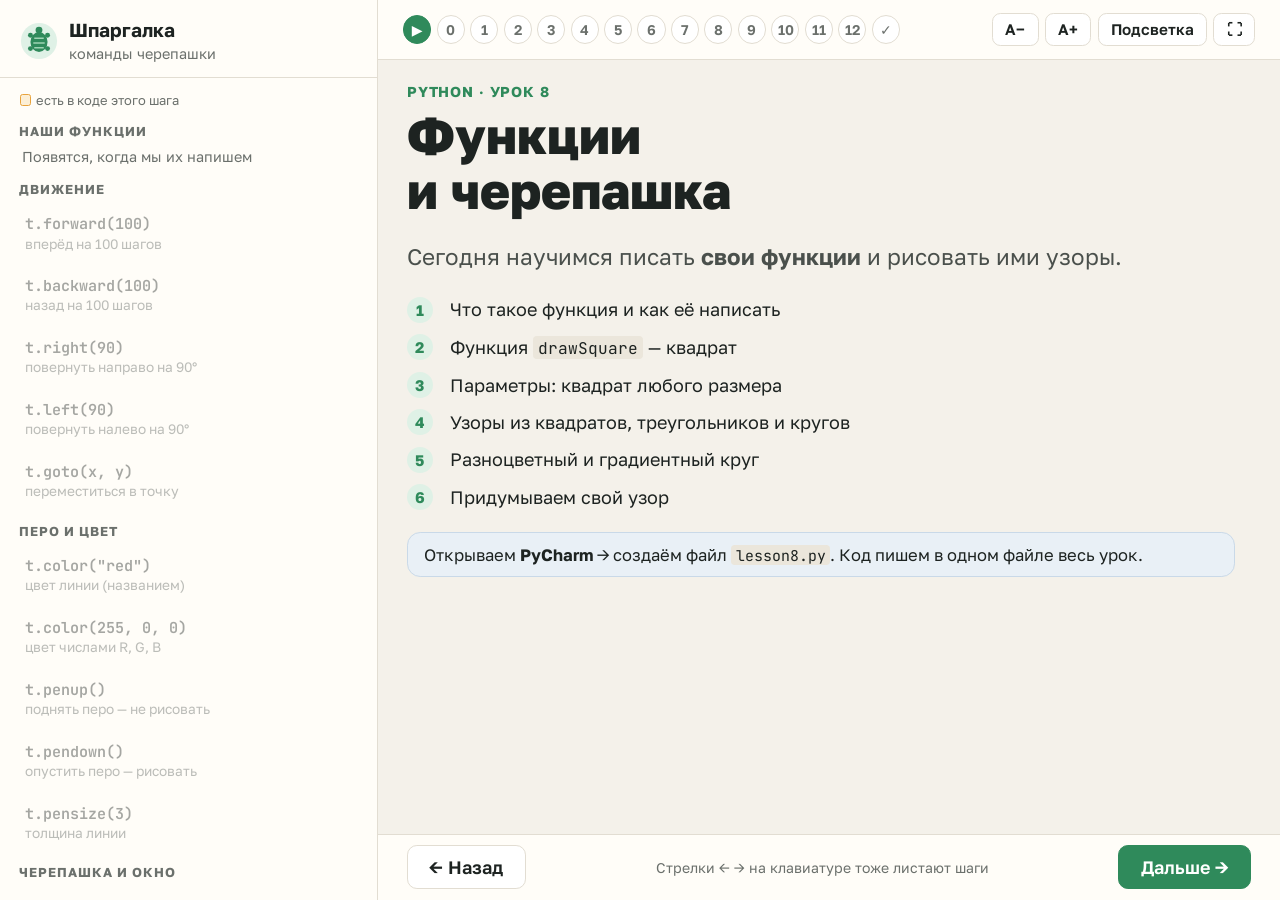
==== index.html @ d76cc306 "Create index.html" ====
<!DOCTYPE html>
<html lang="ru">
<head>
<meta charset="utf-8">
<meta name="viewport" content="width=device-width, initial-scale=1">
<title>Урок 8. Функции с черепашкой</title>
<link rel="preconnect" href="https://fonts.googleapis.com">
<link rel="preconnect" href="https://fonts.gstatic.com" crossorigin>
<link href="https://fonts.googleapis.com/css2?family=Golos+Text:wght@400;500;600;700;800&family=JetBrains+Mono:wght@400;600;700&display=swap" rel="stylesheet">
<style>
:root{
  --bg:#f4f1ea; --panel:#fffdf8; --ink:#1d2321; --muted:#6b706c; --line:#e2ddd2;
  --green:#2f8a5b; --green-soft:#dff1e6; --amber:#e8a33d; --amber-soft:#fcefd6;
  --code-bg:#2b2b2b; --code-fg:#a9b7c6;
  --fs:18px;
}
*{box-sizing:border-box}
button{font-family:"Golos Text",system-ui,sans-serif}
html,body{margin:0;height:100%}
body{font-family:"Golos Text",system-ui,sans-serif;font-size:var(--fs);color:var(--ink);background:var(--bg);display:flex;overflow:hidden}
code,.mono{font-family:"JetBrains Mono",ui-monospace,monospace}

/* ---------- sidebar ---------- */
aside{width:21em;flex:none;background:var(--panel);border-right:1px solid var(--line);display:flex;flex-direction:column;height:100vh}
.brand{padding:1em 1.1em .8em;border-bottom:1px solid var(--line);display:flex;gap:.6em;align-items:center}
.brand svg{flex:none}
.brand b{display:block;font-size:1.05em}
.brand span{color:var(--muted);font-size:.8em}
.side-scroll{overflow:auto;padding:.6em .8em 1.2em;flex:1}
.side-h{font-size:.72em;text-transform:uppercase;letter-spacing:.08em;color:var(--muted);font-weight:700;margin:1em .35em .45em}
.fn{display:block;padding:.42em .55em;border-radius:.5em;margin-bottom:.15em;border:1.5px solid transparent;transition:background .25s,border-color .25s,opacity .25s}
.fn code{font-size:.84em;font-weight:600;color:#3a3f3c}
.fn small{display:block;color:var(--muted);font-size:.76em;line-height:1.3;margin-top:.1em}
.fn.used{background:var(--amber-soft);border-color:var(--amber)}
.fn.used code{color:#8a4b00}
body.focus .fn:not(.used){opacity:.45}
.mine .fn{background:var(--green-soft)}
.mine .fn code{color:#1f6640}
.mine .fn.new{border-color:var(--green);animation:pop .5s}
.mine-empty{color:var(--muted);font-size:.8em;padding:.2em .55em}
@keyframes pop{0%{transform:scale(.9);opacity:0}100%{transform:none;opacity:1}}
.legend{font-size:.72em;color:var(--muted);padding:.2em .4em;display:flex;align-items:center;gap:.4em}
.legend i{width:.9em;height:.9em;border-radius:.2em;background:var(--amber-soft);border:1.5px solid var(--amber);display:inline-block}

/* ---------- main ---------- */
main{flex:1;display:flex;flex-direction:column;height:100vh;min-width:0}
header{display:flex;align-items:center;gap:1em;padding:.7em 1.4em;border-bottom:1px solid var(--line);background:var(--panel)}
.dots{display:flex;gap:.3em;flex-wrap:wrap;flex:1}
.dot{width:2em;height:2em;border-radius:50%;border:1.5px solid var(--line);background:#fff;font:600 .78em "Golos Text",system-ui,sans-serif;color:var(--muted);cursor:pointer}
.dot.done{background:var(--green-soft);border-color:#b9dcc6;color:var(--green)}
.dot.cur{background:var(--green);border-color:var(--green);color:#fff}
.tools{display:flex;gap:.35em}
.btn{font:600 .85em "Golos Text",system-ui,sans-serif;border:1.5px solid var(--line);background:#fff;border-radius:.55em;padding:.45em .8em;cursor:pointer;color:var(--ink)}
.btn:hover{border-color:#bdb6a8}
.btn.primary{background:var(--green);border-color:var(--green);color:#fff}
.btn.primary:hover{background:#26774d}

.stage{flex:1;display:grid;grid-template-columns:minmax(0,1.15fr) minmax(0,1fr);gap:1.4em;padding:1.3em 1.6em;overflow:auto;align-items:start}
.stage.full{grid-template-columns:1fr}
.kicker{color:var(--green);font-weight:700;font-size:.8em;letter-spacing:.06em;text-transform:uppercase}
h1{font-size:2em;line-height:1.1;margin:.15em 0 .45em;font-weight:800}
.text p{margin:.35em 0 .6em;line-height:1.45}
.text ul{margin:.3em 0 .7em;padding-left:1.2em;line-height:1.45}
.text li{margin:.15em 0}
.text code{background:#ebe6db;padding:.05em .3em;border-radius:.25em;font-size:.9em}

.code{background:var(--code-bg);color:var(--code-fg);border-radius:.8em;margin:.7em 0;overflow:hidden;box-shadow:0 2px 0 rgba(0,0,0,.08)}
.code-top{display:flex;justify-content:space-between;align-items:center;padding:.45em .9em;background:#3c3f41;color:#bbb;font:.72em "JetBrains Mono"}
.code-top .copy{background:#4c5052;color:#ddd;border:0;border-radius:.35em;padding:.3em .7em;font:600 1em "Golos Text",system-ui,sans-serif;cursor:pointer}
.code-top .copy.ok{background:var(--green);color:#fff}
.code pre{margin:0;padding:.8em 0;font:1em/1.5 "JetBrains Mono",monospace;overflow:auto}
.code .ln{display:block;padding:0 1em 0 0}
.code .ln::before{content:attr(data-n);display:inline-block;width:2.4em;text-align:right;margin-right:1em;color:#606366}
.code .ln.dim{opacity:.38}
.code .ln.hl{background:rgba(232,163,61,.16);box-shadow:inset 3px 0 0 var(--amber)}
.k{color:#cc7832}.s{color:#6a8759}.n{color:#6897bb}.c{color:#808080;font-style:italic}.f{color:#ffc66d}.b{color:#8888c6}.m{color:#e0c48a}

.task{background:var(--amber-soft);border:1.5px solid #f1cf91;border-radius:.8em;padding:.75em 1em;margin:.8em 0}
.task b{color:#8a4b00}
.note{background:#e9f0f6;border:1.5px solid #c9d9e8;border-radius:.8em;padding:.7em 1em;margin:.8em 0;font-size:.92em}

.right{position:sticky;top:0}
.canvas-card{background:#fff;border:1px solid var(--line);border-radius:1em;padding:.8em;box-shadow:0 1px 0 rgba(0,0,0,.04)}
.canvas-title{display:flex;justify-content:space-between;align-items:center;margin-bottom:.5em;font-weight:600;font-size:.9em;color:var(--muted)}
canvas{width:100%;aspect-ratio:1;display:block;border-radius:.6em;background:#fff;border:1px dashed #e4e0d7}
.canvas-btns{display:flex;gap:.4em;margin-top:.6em;flex-wrap:wrap}
.variants{display:flex;gap:.35em;flex-wrap:wrap;margin:.2em 0 .4em}
.variants .btn.on{background:var(--ink);color:#fff;border-color:var(--ink)}
.console{background:#1e1f22;color:#d6d6d6;font:1.1em/1.6 "JetBrains Mono";border-radius:.8em;padding:1em 1.2em;min-height:7em}
.console .p{color:#6a8759}

/* anatomy */
.anat{display:flex;align-items:flex-end;gap:.15em;font:1.6em "JetBrains Mono";margin:1.1em 0 .4em;flex-wrap:wrap}
.anat div{text-align:center}
.anat small{display:block;font:600 .42em "Golos Text",system-ui,sans-serif;color:var(--muted);margin-bottom:.4em;line-height:1.2;max-width:9em}
.anat span{display:inline-block;padding:.05em .25em;border-radius:.2em}
.a1{background:#dfe6fb;color:#2442b8}.a2{background:#cfe9d6;color:#1f6640}.a3{background:#f6d4d8;color:#9d2433}.a4{background:#fbedc9;color:#7b5600}

.mod{display:grid;grid-template-columns:repeat(4,auto);gap:.25em 1em;font:1em "JetBrains Mono";background:#fff;border:1px solid var(--line);border-radius:.7em;padding:.6em 1em;width:max-content;margin:.4em 0 .8em}
.mod .hd{font:700 .8em "JetBrains Mono",monospace;color:var(--muted)}
.mod .sw{width:1.4em;height:1.4em;border-radius:.3em;display:inline-block;vertical-align:middle}

.mixer{background:#fff;border:1px solid var(--line);border-radius:.8em;padding:.8em 1em;margin:.7em 0}
.mixer label{display:grid;grid-template-columns:5.5em 1fr 3em;align-items:center;gap:.6em;font-weight:600;font-size:.9em}
.mixer input{width:100%}
.mix-out{display:flex;gap:1em;align-items:center;margin-top:.5em}
.mix-sw{width:3.4em;height:3.4em;border-radius:.6em;border:1px solid var(--line)}
.mix-out code{font-size:1.05em}

.cover{max-width:46em}
.cover h1{font-size:2.8em}
.plan{counter-reset:p;list-style:none;padding:0}
.plan li{counter-increment:p;padding:.35em 0 .35em 2.4em;position:relative}
.plan li::before{content:counter(p);position:absolute;left:0;top:.3em;width:1.7em;height:1.7em;border-radius:50%;background:var(--green-soft);color:var(--green);font-weight:700;display:grid;place-items:center;font-size:.85em}

footer{display:flex;justify-content:space-between;align-items:center;padding:.6em 1.6em;border-top:1px solid var(--line);background:var(--panel)}
footer .hint{color:var(--muted);font-size:.78em}
footer .btn{font-size:1em;padding:.55em 1.2em}
@media (max-width:900px){aside{display:none}.stage{grid-template-columns:1fr}}
</style>
</head>
<body class="focus">

<aside>
  <div class="brand">
    <svg width="38" height="38" viewBox="0 0 40 40" aria-hidden="true"><circle cx="20" cy="20" r="19" fill="#dff1e6"/><ellipse cx="20" cy="21" rx="9" ry="10.5" fill="#2f8a5b"/><circle cx="20" cy="8.5" r="3.6" fill="#2f8a5b"/><circle cx="11" cy="14" r="2.6" fill="#2f8a5b"/><circle cx="29" cy="14" r="2.6" fill="#2f8a5b"/><circle cx="11" cy="28" r="2.6" fill="#2f8a5b"/><circle cx="29" cy="28" r="2.6" fill="#2f8a5b"/><path d="M15 17h10M14 22h12M15 27h10" stroke="#9fd3b4" stroke-width="1.6"/></svg>
    <div><b>Шпаргалка</b><span>команды черепашки</span></div>
  </div>
  <div class="side-scroll">
    <div class="legend"><i></i> есть в коде этого шага</div>
    <div class="side-h">Наши функции</div>
    <div class="mine" id="mine"></div>
    <div id="ref"></div>
  </div>
</aside>

<main>
  <header>
    <div class="dots" id="dots"></div>
    <div class="tools">
      <button class="btn" id="fsDown" title="Мельче">A−</button>
      <button class="btn" id="fsUp" title="Крупнее">A+</button>
      <button class="btn" id="focusBtn" title="Приглушать неиспользуемые команды">Подсветка</button>
      <button class="btn" id="fullBtn" title="Во весь экран">⛶</button>
    </div>
  </header>
  <section class="stage" id="stage"></section>
  <footer>
    <button class="btn" id="prev">← Назад</button>
    <span class="hint">Стрелки ← → на клавиатуре тоже листают шаги</span>
    <button class="btn primary" id="next">Дальше →</button>
  </footer>
</main>

<script>
/* ================= Reference (sidebar) ================= */
const REF = [
  {h:"Движение", items:[
    ["forward","t.forward(100)","вперёд на 100 шагов"],
    ["backward","t.backward(100)","назад на 100 шагов"],
    ["right","t.right(90)","повернуть направо на 90°"],
    ["left","t.left(90)","повернуть налево на 90°"],
    ["goto","t.goto(x, y)","переместиться в точку"],
  ]},
  {h:"Перо и цвет", items:[
    ["color","t.color(\"red\")","цвет линии (названием)"],
    ["color3","t.color(255, 0, 0)","цвет числами R, G, B"],
    ["penup","t.penup()","поднять перо — не рисовать"],
    ["pendown","t.pendown()","опустить перо — рисовать"],
    ["pensize","t.pensize(3)","толщина линии"],
  ]},
  {h:"Черепашка и окно", items:[
    ["speed","t.speed(0)","скорость: 1…10, 0 — быстрее всего"],
    ["hideturtle","t.hideturtle()","спрятать черепашку"],
    ["colormode","turtle.colormode(255)","включить цвета числами 0–255"],
    ["bgcolor","turtle.bgcolor(\"black\")","цвет фона"],
    ["done","turtle.done()","не закрывать окно (в конце)"],
  ]},
  {h:"Python", items:[
    ["def","def имя(параметры):","создать свою функцию"],
    ["for","for i in range(0, 4):","повторить 4 раза"],
    ["len","len(список)","сколько элементов в списке"],
    ["mod","i % 3","остаток от деления"],
    ["abs","abs(-5)","модуль числа → 5"],
    ["print","print(...)","вывести в консоль"],
  ]},
];
const DETECT = {
  forward:/\.forward\(/, backward:/\.backward\(/, right:/\.right\(/, left:/\.left\(/, goto:/\.goto\(/,
  color:/\.color\(\s*["a-z]/, color3:/\.color\(\s*[0-9i(a]/, penup:/\.penup\(/, pendown:/\.pendown\(/, pensize:/\.pensize\(/,
  speed:/\.speed\(/, hideturtle:/\.hideturtle\(/, colormode:/colormode\(/, bgcolor:/bgcolor\(/, done:/turtle\.done\(/,
  def:/^\s*def /m, for:/^\s*for /m, len:/len\(/, mod:/ % /, abs:/abs\(/, print:/print\(/,
};
const refEl = document.getElementById('ref');
refEl.innerHTML = REF.map(g=>`<div class="side-h">${g.h}</div>`+g.items.map(([id,c,d])=>
  `<div class="fn" data-id="${id}"><code>${esc(c)}</code><small>${d}</small></div>`).join('')).join('');

/* ================= Python highlighter ================= */
function esc(s){return s.replace(/&/g,'&amp;').replace(/</g,'&lt;').replace(/>/g,'&gt;')}
const KW = new Set(['def','for','in','import','from','return','if','else','elif','while','and','or','not','True','False','None']);
const BI = new Set(['range','len','print','abs','int','input','str']);
function hl(line){
  let out='', i=0, prevWord='';
  while(i<line.length){
    const ch=line[i], rest=line.slice(i);
    let m;
    if(ch==='#'){out+=`<span class="c">${esc(rest)}</span>`;break}
    if(ch==='"'||ch==="'"){let j=i+1;while(j<line.length&&line[j]!==ch)j++;out+=`<span class="s">${esc(line.slice(i,j+1))}</span>`;i=j+1;continue}
    if((m=rest.match(/^\d+(\.\d+)?/))){out+=`<span class="n">${m[0]}</span>`;i+=m[0].length;continue}
    if((m=rest.match(/^[A-Za-z_]\w*/))){
      const w=m[0];
      const isCall = line[i+w.length]==='(';
      const afterDot = line[i-1]==='.';
      let cls='';
      if(KW.has(w))cls='k';
      else if(prevWord==='def')cls='f';
      else if(BI.has(w)&&isCall)cls='b';
      else if(afterDot&&isCall)cls='m';
      out+=cls?`<span class="${cls}">${w}</span>`:w;
      prevWord=w;i+=w.length;continue}
    out+=esc(ch);if(ch!==' ')prevWord='';i++;
  }
  return out;
}
/* code spec: lines starting with "~" are dim context, "!" highlighted (new) */
function codeBlock(src, title){
  const lines=src.replace(/^\n|\n$/g,'').split('\n');
  const plain=[];
  const html=lines.map((raw,n)=>{
    let cls='';
    if(raw.startsWith('~')){cls='dim';raw=raw.slice(1)}
    else if(raw.startsWith('!')){cls='hl';raw=raw.slice(1)}
    plain.push(raw);
    return `<span class="ln ${cls}" data-n="${n+1}">${hl(raw)||' '}</span>`;
  }).join('');
  const id='cb'+Math.random().toString(36).slice(2,8);
  CODES[id]=plain.join('\n');
  return `<div class="code"><div class="code-top"><span>${title||'main.py'}</span><button class="copy" data-copy="${id}">Скопировать</button></div><pre>${html}</pre></div>`;
}
const CODES={};
document.addEventListener('click',e=>{
  const b=e.target.closest('[data-copy]'); if(!b)return;
  const txt=CODES[b.dataset.copy];
  const done=()=>{b.textContent='Скопировано ✓';b.classList.add('ok');setTimeout(()=>{b.textContent='Скопировать';b.classList.remove('ok')},1400)};
  try{navigator.clipboard.writeText(txt).then(done,()=>fallbackCopy(txt,done))}catch(_){fallbackCopy(txt,done)}
});
function fallbackCopy(t,done){const ta=document.createElement('textarea');ta.value=t;document.body.appendChild(ta);ta.select();try{document.execCommand('copy');done()}catch(_){}ta.remove()}

/* ================= Turtle simulator (JS mirror of Python turtle) ================= */
const NAMED = n=>n; // CSS understands the same colour names
function record(fn){
  const ops=[]; let x=0,y=0,h=0,pen=true,col='#000',vis=true;
  const T={
    forward(d){const nx=x+d*Math.cos(h*Math.PI/180),ny=y+d*Math.sin(h*Math.PI/180);ops.push({t:'m',x0:x,y0:y,x1:nx,y1:ny,pen,col,len:Math.abs(d)});x=nx;y=ny},
    backward(d){T.forward(-d)},
    left(a){ops.push({t:'r',h0:h,h1:h+a,len:Math.abs(a)/3});h+=a},
    right(a){T.left(-a)},
    color(r,g,b){col = g===undefined ? NAMED(r) : `rgb(${r},${g},${b})`},
    penup(){pen=false},pendown(){pen=true},
    goto(nx,ny){ops.push({t:'m',x0:x,y0:y,x1:nx,y1:ny,pen,col,len:Math.hypot(nx-x,ny-y)});x=nx;y=ny},
    hideturtle(){ops.push({t:'v',v:false,len:0})},
    speed(){},
  };
  fn&&fn(T);
  return ops;
}
const cv={el:null,ctx:null,off:null,octx:null,raf:0};
const WORLD=330;
function setupCanvas(el){
  const r=el.getBoundingClientRect(), dpr=window.devicePixelRatio||1, S=Math.max(300,Math.round(r.width*dpr));
  el.width=el.height=S;
  cv.el=el;cv.ctx=el.getContext('2d');
  cv.off=document.createElement('canvas');cv.off.width=cv.off.height=S;cv.octx=cv.off.getContext('2d');
  cv.S=S;cv.k=S/(2*WORLD);
}
const px=x=>cv.S/2+x*cv.k, py=y=>cv.S/2-y*cv.k;
function seg(ctx,x0,y0,x1,y1,col){ctx.strokeStyle=col;ctx.lineWidth=Math.max(1.5,cv.k*1.6);ctx.lineCap='round';ctx.beginPath();ctx.moveTo(px(x0),py(y0));ctx.lineTo(px(x1),py(y1));ctx.stroke()}
function sprite(ctx,x,y,h){
  const s=cv.k*1.7;ctx.save();ctx.translate(px(x),py(y));ctx.rotate(-h*Math.PI/180);
  ctx.fillStyle='#2f8a5b';ctx.strokeStyle='#14432b';ctx.lineWidth=1;
  ctx.beginPath();ctx.moveTo(9*s,0);ctx.lineTo(-6*s,6*s);ctx.lineTo(-2*s,0);ctx.lineTo(-6*s,-6*s);ctx.closePath();ctx.fill();ctx.stroke();ctx.restore();
}
function animate(ops,pace,instant){
  cancelAnimationFrame(cv.raf);
  const {ctx,octx,S}=cv; octx.clearRect(0,0,S,S);
  let i=0, part=0, x=0,y=0,h=0,vis=true;
  function frame(){
    let budget=instant?1e12:pace;
    while(i<ops.length&&budget>0){
      const o=ops[i], need=o.len-part;
      if(budget>=need){
        if(o.t==='m'){ if(o.pen)seg(octx,o.x0+(o.x1-o.x0)*(part/(o.len||1)),o.y0+(o.y1-o.y0)*(part/(o.len||1)),o.x1,o.y1,o.col); x=o.x1;y=o.y1 }
        else if(o.t==='r'){h=o.h1} else if(o.t==='v'){vis=o.v}
        budget-=need;part=0;i++;
      } else {
        const f0=part/o.len, f1=(part+budget)/o.len;
        if(o.t==='m'){ if(o.pen)seg(octx,o.x0+(o.x1-o.x0)*f0,o.y0+(o.y1-o.y0)*f0,o.x0+(o.x1-o.x0)*f1,o.y0+(o.y1-o.y0)*f1,o.col); x=o.x0+(o.x1-o.x0)*f1;y=o.y0+(o.y1-o.y0)*f1 }
        else if(o.t==='r'){h=o.h0+(o.h1-o.h0)*f1}
        part+=budget;budget=0;
      }
    }
    ctx.clearRect(0,0,S,S);ctx.drawImage(cv.off,0,0);
    if(vis)sprite(ctx,x,y,h);
    if(i<ops.length)cv.raf=requestAnimationFrame(frame);
  }
  frame();
}

/* ================= Python code pieces ================= */
const HEAD = `~import turtle
~
~# Создаём объект черепашки
~t = turtle.Turtle()
~`;
const TAIL = `~
~turtle.done()  # Запускаем цикл обработки событий`;
const wrap = body => HEAD+'\n'+body.replace(/^\n|\n$/g,'')+'\n'+TAIL;

const COLORS_PY = `colors = ["lavender", "thistle", "plum",
          "violet", "orchid", "fuchsia",
          "magenta", "mediumOrchid", "mediumPurple",
          "blueViolet", "darkViolet", "darkOrchid",
          "darkMagenta", "purple", "indigo",
          "slateBlue", "darkSlateBlue", "mediumSlateBlue"]`;
const COLORS = ["lavender","thistle","plum","violet","orchid","fuchsia","magenta","mediumOrchid","mediumPurple","blueViolet","darkViolet","darkOrchid","darkMagenta","purple","indigo","slateBlue","darkSlateBlue","mediumSlateBlue"];

/* JS twins of the Python functions */
const J = {
  square:(T,s)=>{for(let k=0;k<4;k++){T.forward(s);if(k<3)T.right(90)}},
  tri:(T,s)=>{for(let k=0;k<3;k++){T.forward(s);T.left(120)}},
  circ:(T,s)=>{for(let k=0;k<20;k++){T.forward(s);T.left(360/20)}},
  poly:(T,s,e)=>{for(let k=0;k<e;k++){T.forward(s);T.left(360/e)}},
  round:(T,s)=>{for(let k=0;k<360;k++){T.forward(s);T.backward(s);T.right(1)}},
  pattern:(T,shape)=>{for(let k=0;k<20;k++){shape();T.forward(360/20);T.left(360/20)}T.hideturtle()},
};

/* ================= Steps ================= */
const STEPS = [
{ cover:true, kicker:"Python · Урок 8", title:"Функции<br>и черепашка",
  html:`<p style="font-size:1.25em;color:#4a504c;margin-top:0">Сегодня научимся писать <b>свои функции</b> и рисовать ими узоры.</p>
  <ol class="plan">
    <li>Что такое функция и как её написать</li>
    <li>Функция <code>drawSquare</code> — квадрат</li>
    <li>Параметры: квадрат любого размера</li>
    <li>Узоры из квадратов, треугольников и кругов</li>
    <li>Разноцветный и градиентный круг</li>
    <li>Придумываем свой узор</li>
  </ol>
  <div class="note">Открываем <b>PyCharm</b> → создаём файл <code>lesson8.py</code>. Код пишем в одном файле весь урок.</div>`},

{ kicker:"Шаг 0 · заготовка", title:"Начинаем с заготовки",
  html:`<p>В каждой программе с черепашкой есть три обязательные строки. Наберите их в PyCharm:</p>
  <ul><li><code>import turtle</code> — подключаем черепашку</li>
  <li><code>t = turtle.Turtle()</code> — создаём черепашку по имени <b>t</b></li>
  <li><code>turtle.done()</code> — чтобы окно не закрылось сразу</li></ul>
  <p>Весь новый код пишем <b>между</b> <code>t = turtle.Turtle()</code> и <code>turtle.done()</code>.</p>`,
  code:`import turtle

# Создаём объект черепашки
t = turtle.Turtle()

!# здесь будет наш код

turtle.done()  # Запускаем цикл обработки событий`,
  task:`Запустите программу (зелёный треугольник ▶ в PyCharm). Должно открыться окно с черепашкой-стрелкой.`,
  draw:T=>{}, pace:5 },

{ kicker:"Шаг 1 · теория", title:"Что такое функция?", wide:false,
  html:`<p><b>Функция</b> — кусочек кода с именем. Он работает только тогда, когда мы его <b>вызываем</b>.</p>
  <p>Мы уже пользовались готовыми функциями: <code>print()</code>, <code>len()</code>, <code>int()</code>, <code>input()</code>. Теперь напишем свою!</p>
  <div class="anat">
    <div><small>ключевое слово</small><span class="a1">def</span></div>
    <div><small>имя функции</small><span class="a2">sumAB</span></div>
    <div><small>параметры</small><span class="a3">(a, b)</span></div>
    <div><small>двоеточие</small><span class="a4">:</span></div>
  </div>
  <ul>
    <li>тело функции пишется <b>с отступом</b> (клавиша Tab), как в цикле</li>
    <li>функция может быть и без параметров: <code>def hello():</code></li>
    <li>чтобы функция сработала — <b>вызываем</b> её: имя + значения в скобках</li>
  </ul>`,
  code:`def sumAB(a, b):
    print(a + b)

!sumAB(10, 40)`, codeTitle:"пример.py",
  console:`<span class="p">&gt;&gt;&gt;</span> sumAB(10, 40)<br>50<br><br><span class="p"># a = 10, b = 40 → print(10 + 40)</span>`,
  task:`Если убрать последнюю строку — ничего не выведется. Функцию нужно <b>вызвать</b>!`,
  mine:["sumAB(a, b)"] },

{ kicker:"Шаг 2 · вспоминаем", title:"Рисуем квадрат без функции",
  html:`<p>Вспомним прошлый урок: черепашка идёт вперёд и поворачивает на 90°. Попробуйте написать сами, а потом сверьтесь.</p>`,
  code:wrap(`!t.forward(100)
!t.right(90)
!t.forward(100)
!t.right(90)
!t.forward(100)
!t.right(90)
!t.forward(100)`),
  draw:T=>J.square(T,100), pace:5 },

{ kicker:"Шаг 3 · первая функция", title:"Функция drawSquare()",
  html:`<p>Превратим код квадрата в функцию. Пишем <code>def drawSquare():</code>, а команды — <b>с отступом</b> внутри.</p>
  <p>Ниже — <b>вызов</b> функции. Без него квадрата не будет!</p>`,
  code:wrap(`!def drawSquare():
    t.forward(100)
    t.right(90)
    t.forward(100)
    t.right(90)
    t.forward(100)
    t.right(90)
    t.forward(100)

!drawSquare()`),
  task:`Закомментируйте вызов (<code>#</code> в начале строки) и запустите. Что изменилось?`,
  draw:T=>J.square(T,100), pace:5, mine:["drawSquare()"] },

{ kicker:"Шаг 4 · параметр", title:"Квадрат любого размера",
  html:`<p>Сейчас квадрат всегда 100. Добавим <b>параметр</b> <code>size</code> и подставим его везде, где черепашка идёт вперёд.</p>
  <p>Теперь размер передаём при вызове: <code>drawSquare(200)</code>.</p>`,
  code:wrap(`def drawSquare(!size!):
    t.forward(size)
    t.right(90)
    t.forward(size)
    t.right(90)
    t.forward(size)
    t.right(90)
    t.forward(size)

!drawSquare(200)`),
  task:`Вызовите функцию несколько раз с разными числами: <code>drawSquare(50)</code>, <code>drawSquare(150)</code>…`,
  variants:[
    {label:"drawSquare(200)", draw:T=>J.square(T,200)},
    {label:"50, 100, 150, 200", draw:T=>{[50,100,150,200].forEach(s=>J.square(T,s))}},
  ], pace:7, mine:["drawSquare(size)"] },

{ kicker:"Шаг 5 · узор", title:"Узор из квадратов",
  html:`<p>Зачем функции? Код становится <b>короче и понятнее</b> — по имени <code>drawSquare</code> сразу ясно, что она делает.</p>
  <p>Вызовем её в цикле 20 раз, каждый раз немного сдвигая и поворачивая черепашку:</p>`,
  code:wrap(`~def drawSquare(size):
~    ...  # функция из прошлого шага
~
!t.speed(0)
!for i in range(0, 20):
!    drawSquare(50)
!    t.forward(360 / 20)
!    t.left(360 / 20)
!t.hideturtle()`),
  note:`<code>t.speed(0)</code> — самая быстрая скорость.`,
  draw:T=>J.pattern(T,()=>J.square(T,50)), pace:40 },

{ kicker:"Шаг 6 · новые фигуры", title:"Функции для других фигур",
  html:`<p>На прошлом уроке мы рисовали треугольник, круг и многоугольник. Сделаем из каждого функцию!</p>
  <p>У <code>drawPolygon</code> <b>два параметра</b>: длина стороны и количество углов.</p>`,
  code:wrap(`def drawTriangle(size):
    for i in range(0, 3):
        t.forward(size)
        t.left(120)

def drawCircle(size):
    for i in range(0, 20):
        t.forward(size)
        t.left(360 / 20)

def drawPolygon(size, edges):
    for i in range(0, edges):
        t.forward(size)
        t.left(360 / edges)

!drawTriangle(100)
!drawCircle(20)
!drawPolygon(60, 6)`),
  task:`Нарисуйте пятиугольник и восьмиугольник с помощью <code>drawPolygon</code>.`,
  variants:[
    {label:"все три", draw:T=>{J.tri(T,100);J.circ(T,20);J.poly(T,60,6)}},
    {label:"drawPolygon(80, 5)", draw:T=>J.poly(T,80,5)},
    {label:"drawPolygon(50, 8)", draw:T=>J.poly(T,50,8)},
  ], pace:8, mine:["drawTriangle(size)","drawCircle(size)","drawPolygon(size, edges)"] },

{ kicker:"Шаг 7 · новые узоры", title:"Меняем фигуру в узоре",
  html:`<p>Возьмите код узора из шага 5 и замените <code>drawSquare(50)</code> на любую новую функцию. Получатся совсем другие узоры!</p>`,
  variants:[
    {label:"drawTriangle(100)", call:"drawTriangle(100)", draw:T=>J.pattern(T,()=>J.tri(T,100))},
    {label:"drawCircle(40)", call:"drawCircle(40)", draw:T=>J.pattern(T,()=>J.circ(T,40))},
    {label:"drawPolygon(60, 5)", call:"drawPolygon(60, 5)", draw:T=>J.pattern(T,()=>J.poly(T,60,5))},
  ],
  codeFn:v=>wrap(`~# функции drawTriangle, drawCircle, drawPolygon — выше
~
t.speed(0)
for i in range(0, 20):
!    ${v.call}
    t.forward(360 / 20)
    t.left(360 / 20)
t.hideturtle()`),
  task:`Нажимайте кнопки над рисунком — код слева тоже меняется. Попробуйте свои числа!`,
  pace:60 },

{ kicker:"Шаг 8 · закрашенный круг", title:"Функция drawRound()",
  html:`<p>Как нарисовать <b>закрашенный</b> круг? Черепашка 360 раз идёт вперёд, возвращается назад и поворачивает на 1°. Получается круг из «лучиков».</p>`,
  code:wrap(`!def drawRound(size):
    t.speed(0)
    for i in range(0, 360):
        t.forward(size)
        t.backward(size)
        t.right(1)

!drawRound(100)`),
  note:`Рисует медленно? Поставьте <code>turtle.tracer(0)</code> сразу после <code>t = turtle.Turtle()</code>, а <code>turtle.update()</code> — перед <code>turtle.done()</code>. Тогда картинка появится сразу.`,
  draw:T=>J.round(T,100), pace:300, mine:["drawRound(size)"] },

{ kicker:"Шаг 9 · цвета", title:"Разноцветный круг",
  html:`<p>Создадим <b>список цветов</b> и будем на каждом шаге брать следующий цвет:</p>
  <p><code>t.color(colors[i % len(colors)])</code></p>
  <p><code>%</code> — остаток от деления. Он не даёт <code>i</code> выйти за пределы списка — цвета идут по кругу. Например, если цветов 3:</p>
  <div class="mod">
   <span class="hd">i</span><span class="hd">i % 3</span><span class="hd">i</span><span class="hd">i % 3</span>
   <span>0</span><span>0 <i class="sw" style="background:plum"></i></span><span>3</span><span>0 <i class="sw" style="background:plum"></i></span>
   <span>1</span><span>1 <i class="sw" style="background:orchid"></i></span><span>4</span><span>1 <i class="sw" style="background:orchid"></i></span>
   <span>2</span><span>2 <i class="sw" style="background:purple"></i></span><span>5</span><span>2 <i class="sw" style="background:purple"></i></span>
  </div>`,
  code:wrap(`!${COLORS_PY}

def drawColoredRound(size, colors):
    t.speed(0)
    for i in range(0, 360):
!        t.color(colors[i % len(colors)])
        t.forward(size)
        t.backward(size)
        t.right(1)

!drawColoredRound(150, colors)`),
  task:`Впишите в список свои цвета: <code>"red"</code>, <code>"orange"</code>, <code>"gold"</code>, <code>"skyblue"</code>…`,
  draw:T=>{for(let i=0;i<360;i++){T.color(COLORS[i%COLORS.length]);T.forward(150);T.backward(150);T.right(1)}}, pace:400,
  mine:["drawColoredRound(size, colors)"] },

{ kicker:"Шаг 10 · градиент", title:"Градиентный круг",
  html:`<p><b>Градиент</b> — цвета, которые плавно меняются. Цвет можно задать тремя числами от 0 до 255: <b style="color:#c0392b">R</b>ed, <b style="color:#2f8a5b">G</b>reen, <b style="color:#2b5fc0">B</b>lue.</p>
  <div class="mixer" id="mixer">
    <label>Красный <input type="range" min="0" max="255" value="10" data-c="0"><span>10</span></label>
    <label>Зелёный <input type="range" min="0" max="255" value="255" data-c="1"><span>255</span></label>
    <label>Синий <input type="range" min="0" max="255" value="0" data-c="2"><span>0</span></label>
    <div class="mix-out"><div class="mix-sw" id="mixSw"></div><code id="mixCode"></code></div>
  </div>
  <p>Чтобы так работало, в начале пишем <code>turtle.colormode(255)</code>.</p>`,
  variants:[
    {label:"i % 255", draw:T=>{for(let i=0;i<255;i++){T.color(i%255,i%255,200);T.forward(150);T.backward(150);T.right(360/255)}},
     code:wrap(`!turtle.colormode(255)

def drawGradientRound(size):
    t.speed(0)
    for i in range(0, 255):
!        t.color(i % 255, i % 255, 200)
        t.forward(size)
        t.backward(size)
        t.right(360 / 255)

drawGradientRound(150)`)},
    {label:"abs(128 - i)", draw:T=>{for(let i=0;i<255;i++){T.color(Math.abs(128-i),Math.abs(128-i),200);T.forward(150);T.backward(150);T.right(360/255)}},
     code:wrap(`!turtle.colormode(255)

def drawGradientRound(size):
    t.speed(0)
    for i in range(0, 255):
        # abs(128 - i) идёт от 128 до 0 и обратно до 127
!        t.color(abs(128 - i), abs(128 - i), 200)
        t.forward(size)
        t.backward(size)
        t.right(360 / 255)

drawGradientRound(150)`)},
  ],
  task:`Поменяйте 200 на другое число или переставьте числа местами — какие получатся цвета?`,
  pace:300, mine:["drawGradientRound(size)"] },

{ kicker:"Шаг 11 · творчество", title:"Придумайте свой узор",
  html:`<p>Соединяем всё, что написали: функции фигур + список цветов + цикл.</p>
  <p>Вот пример. Меняйте числа, фигуры и цвета — у каждого получится свой узор!</p>`,
  code:wrap(`~# функции drawPolygon и список colors — выше
~
t.speed(0)
for i in range(0, 36):
!    t.color(colors[i % len(colors)])
!    drawPolygon(80, 6)
    t.left(10)
t.hideturtle()`),
  task:`Идеи: <code>drawCircle(15)</code> вместо шестиугольника · поворот <code>t.left(20)</code> · фон <code>turtle.bgcolor("black")</code>.`,
  draw:T=>{for(let i=0;i<36;i++){T.color(COLORS[i%COLORS.length]);J.poly(T,80,6);T.left(10)}T.hideturtle()}, pace:60 },

{ kicker:"Шаг 12 · если осталось время", title:"Функции без черепашки",
  html:`<p>Функции нужны не только для рисования. Напишите функции, которые считают <b>периметр</b> и <b>площадь</b> прямоугольника со сторонами <code>a</code> и <code>b</code>.</p>`,
  code:`# Функции нахождения периметра и площади прямоугольника
def rectangleP(a, b):
    print(2 * a + 2 * b)

def rectangleS(a, b):
    print(a * b)

!rectangleS(10, 20)
!rectangleP(10, 20)`, codeTitle:"задача.py",
  console:`200<br>60`,
  task:`Напишите функцию <code>squareS(a)</code> — площадь квадрата.`,
  mine:["rectangleP(a, b)","rectangleS(a, b)"] },

{ cover:true, kicker:"Итоги", title:"Что мы узнали",
  html:`<ol class="plan">
    <li>Функция создаётся словом <code>def</code>: <code>def имя(параметры):</code></li>
    <li>Тело функции пишется с отступом</li>
    <li>Функция работает, только когда её <b>вызвали</b>: <code>drawSquare(200)</code></li>
    <li>Параметры делают функцию гибкой — один код, разные размеры и цвета</li>
    <li>Из функций легко собирать сложные узоры</li>
  </ol>
  <div class="task"><b>Дома:</b> нарисуйте узор из своей функции — например, звезды или домика.</div>`},
];

/* ================= Render ================= */
let cur=0, variant=0;
const stage=document.getElementById('stage'), dots=document.getElementById('dots');
dots.innerHTML=STEPS.map((s,i)=>`<button class="dot" data-i="${i}" title="${s.title.replace(/<br>/g,' ')}">${i===0?'▶':i===STEPS.length-1?'✓':i-1}</button>`).join('');
dots.onclick=e=>{const b=e.target.closest('.dot');if(b)go(+b.dataset.i)};

function stepCode(s){
  if(s.codeFn)return s.codeFn(s.variants[variant]);
  if(s.variants&&s.variants[variant].code)return s.variants[variant].code;
  return s.code;
}
function render(){
  const s=STEPS[cur];
  for(const k in CODES)delete CODES[k];
  let src=stepCode(s)||'';
  /* inline "!size!" marker: strip */
  src=src.replace(/!size!/g,'size');
  let left=`<div class="text${s.cover?' cover':''}"><div class="kicker">${s.kicker}</div><h1>${s.title}</h1>${s.html||''}`;
  if(src)left+=codeBlock(src,s.codeTitle);
  if(s.note)left+=`<div class="note">💡 ${s.note}</div>`;
  if(s.task)left+=`<div class="task"><b>Задание:</b> ${s.task}</div>`;
  left+='</div>';

  let right='';
  const hasDraw=s.draw||s.variants;
  if(s.console){
    right=`<div class="right"><div class="canvas-card"><div class="canvas-title">Что выведет программа</div><div class="console">${s.console}</div></div></div>`;
  } else if(hasDraw){
    const vb=s.variants?`<div class="variants">${s.variants.map((v,i)=>`<button class="btn ${i===variant?'on':''}" data-v="${i}">${v.label}</button>`).join('')}</div>`:'';
    right=`<div class="right"><div class="canvas-card"><div class="canvas-title"><span>Что должно получиться</span></div>${vb}<canvas id="cv"></canvas>
      <div class="canvas-btns"><button class="btn primary" id="replay">▶ Нарисовать заново</button><button class="btn" id="instant">Сразу результат</button></div></div></div>`;
  }
  stage.className='stage'+(right?'':' full');
  stage.innerHTML=left+right;
  stage.scrollTop=0;

  if(hasDraw&&!s.console){
    setupCanvas(document.getElementById('cv'));
    const run=inst=>animate(record(s.variants?s.variants[variant].draw:s.draw),s.pace||10,inst);
    run(false);
    document.getElementById('replay').onclick=()=>run(false);
    document.getElementById('instant').onclick=()=>run(true);
    stage.querySelectorAll('[data-v]').forEach(b=>b.onclick=()=>{variant=+b.dataset.v;render()});
  }
  if(document.getElementById('mixer'))initMixer();

  /* sidebar: used commands */
  document.querySelectorAll('#ref .fn').forEach(el=>el.classList.toggle('used',!!src&&DETECT[el.dataset.id].test(src)));
  /* sidebar: our functions */
  const mine=[];STEPS.slice(0,cur+1).forEach((st,i)=>(st.mine||[]).forEach(m=>{
    const base=m.split('(')[0];const prev=mine.findIndex(x=>x.n.split('(')[0]===base);
    if(prev>=0)mine.splice(prev,1);mine.push({n:m,isNew:i===cur})}));
  document.getElementById('mine').innerHTML=mine.length?mine.map(m=>`<div class="fn ${m.isNew?'new used':''}"><code>${m.n}</code></div>`).join(''):'<div class="mine-empty">Появятся, когда мы их напишем</div>';

  dots.querySelectorAll('.dot').forEach((d,i)=>{d.classList.toggle('cur',i===cur);d.classList.toggle('done',i<cur)});
  document.getElementById('prev').disabled=cur===0;
  document.getElementById('next').textContent=cur===STEPS.length-1?'Конец ✓':'Дальше →';
  try{history.replaceState(null,'','#step-'+cur)}catch(_){location.hash='step-'+cur}
}
function go(i){i=Math.max(0,Math.min(STEPS.length-1,i));if(i!==cur){cur=i;variant=0;render()}}
document.getElementById('prev').onclick=()=>go(cur-1);
document.getElementById('next').onclick=()=>go(cur+1);
document.addEventListener('keydown',e=>{
  if(e.target.tagName==='INPUT')return;
  if(['ArrowRight','PageDown',' '].includes(e.key)){e.preventDefault();go(cur+1)}
  if(['ArrowLeft','PageUp'].includes(e.key)){e.preventDefault();go(cur-1)}
});

function initMixer(){
  const ins=[...document.querySelectorAll('#mixer input')];
  const upd=()=>{const v=ins.map(i=>+i.value);ins.forEach((i,k)=>i.nextElementSibling.textContent=v[k]);
    document.getElementById('mixSw').style.background=`rgb(${v})`;document.getElementById('mixCode').textContent=`t.color(${v.join(', ')})`};
  ins.forEach(i=>i.oninput=upd);upd();
}

/* tools */
let fs=18;try{fs=+localStorage.getItem('l8fs')||18}catch(_){}
const applyFs=()=>{document.documentElement.style.setProperty('--fs',fs+'px');try{localStorage.setItem('l8fs',fs)}catch(_){}};
document.getElementById('fsUp').onclick=()=>{fs=Math.min(30,fs+2);applyFs();render()};
document.getElementById('fsDown').onclick=()=>{fs=Math.max(12,fs-2);applyFs();render()};
document.getElementById('focusBtn').onclick=()=>document.body.classList.toggle('focus');
document.getElementById('fullBtn').onclick=()=>{try{const p=document.fullscreenElement?document.exitFullscreen():document.documentElement.requestFullscreen();p&&p.catch&&p.catch(()=>{})}catch(_){}};
let rt;window.addEventListener('resize',()=>{clearTimeout(rt);rt=setTimeout(render,200)});

const m=(location.hash||'').match(/step-(\d+)/);if(m)cur=Math.min(STEPS.length-1,+m[1]);
applyFs();render();
</script>
</body>
</html>
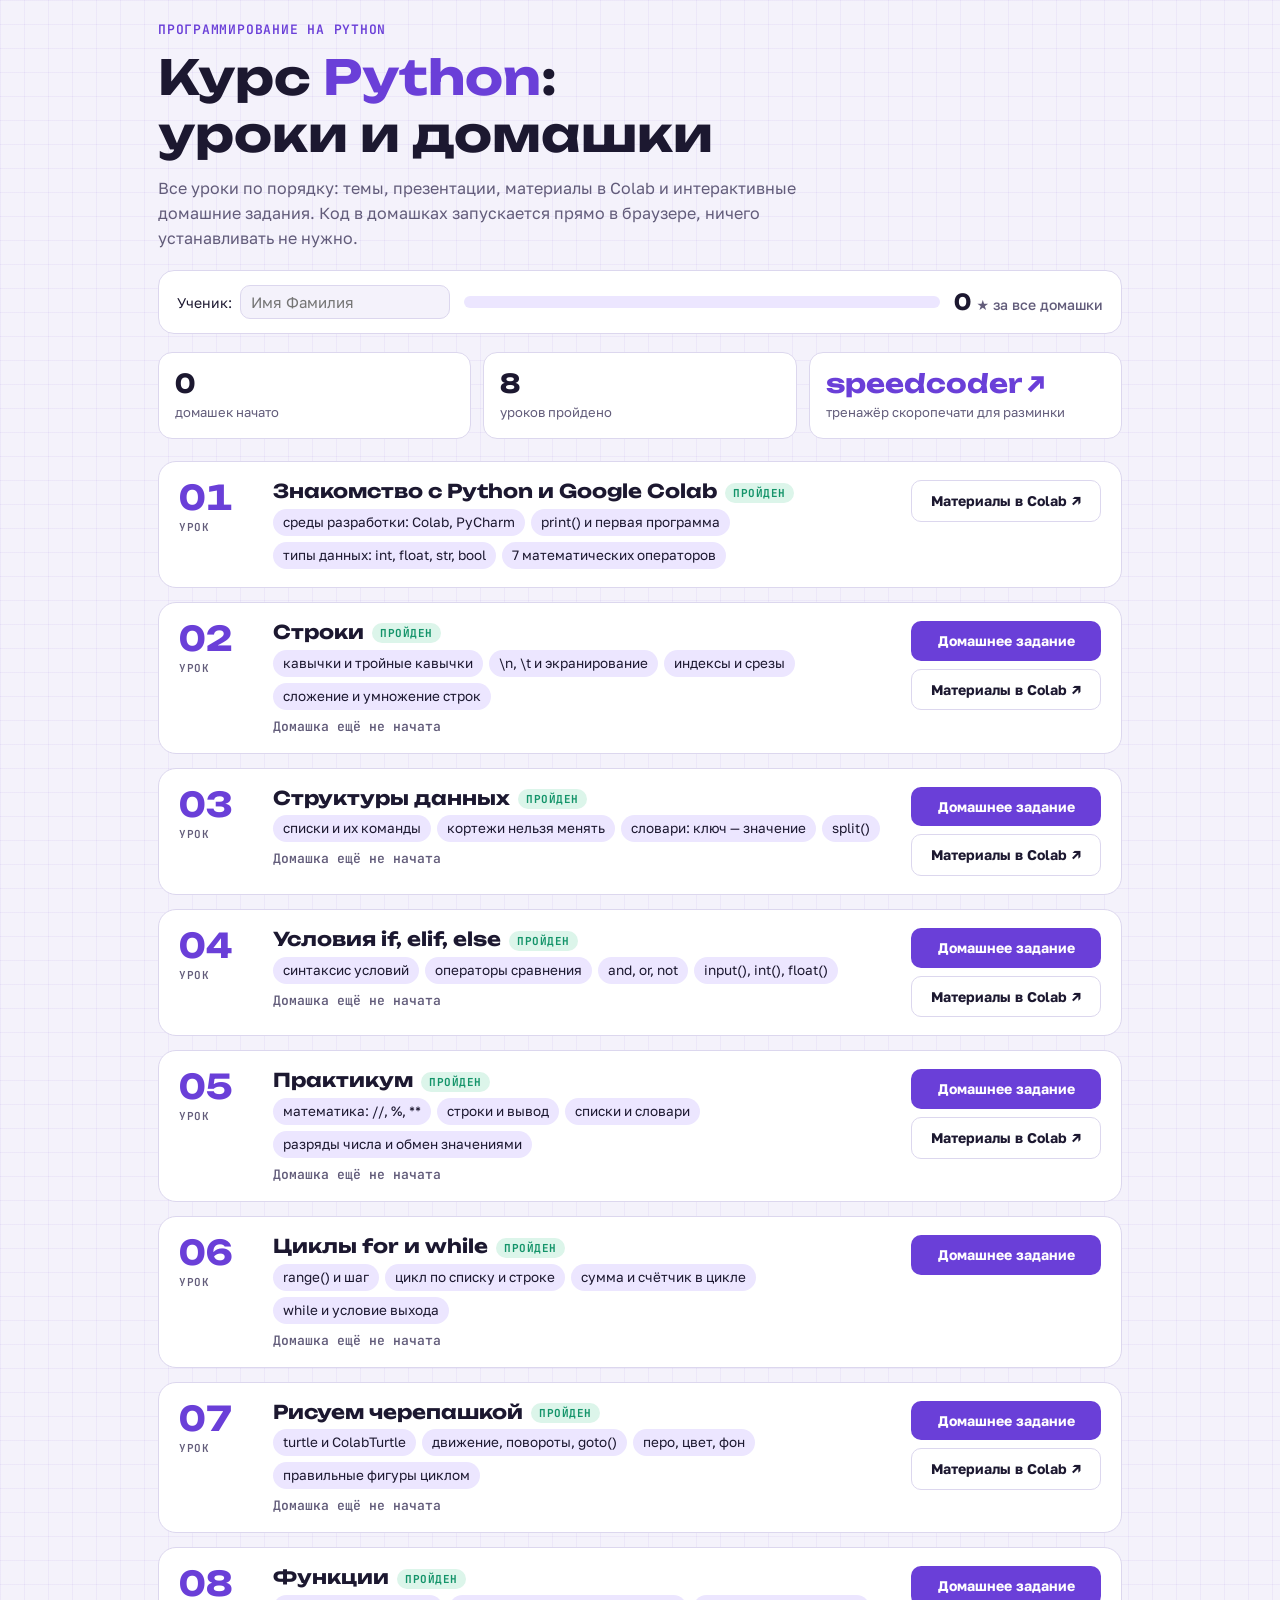
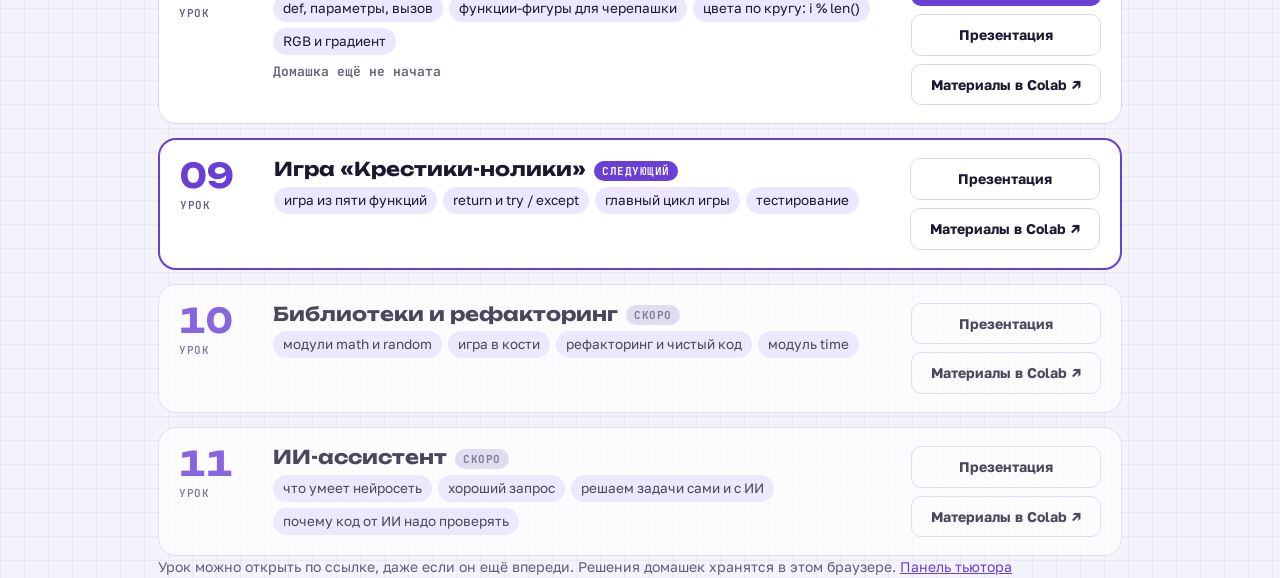
==== commit bf75dc19: "Сайт курса Python: уроки 1–11, домашки 2–8, презентации 8–11, панель тьютора - Главная со всеми урок" ====
--- a/index.html
+++ b/index.html
@@ -3,700 +3,91 @@
 <head>
 <meta charset="utf-8">
 <meta name="viewport" content="width=device-width, initial-scale=1">
-<title>Урок 8. Функции с черепашкой</title>
-<link rel="preconnect" href="https://fonts.googleapis.com">
-<link rel="preconnect" href="https://fonts.gstatic.com" crossorigin>
-<link href="https://fonts.googleapis.com/css2?family=Golos+Text:wght@400;500;600;700;800&family=JetBrains+Mono:wght@400;600;700&display=swap" rel="stylesheet">
+<title>Курс Python: уроки и домашки</title>
+<link rel="stylesheet" href="assets/site.css">
 <style>
-:root{
-  --bg:#f4f1ea; --panel:#fffdf8; --ink:#1d2321; --muted:#6b706c; --line:#e2ddd2;
-  --green:#2f8a5b; --green-soft:#dff1e6; --amber:#e8a33d; --amber-soft:#fcefd6;
-  --code-bg:#2b2b2b; --code-fg:#a9b7c6;
-  --fs:18px;
-}
-*{box-sizing:border-box}
-button{font-family:"Golos Text",system-ui,sans-serif}
-html,body{margin:0;height:100%}
-body{font-family:"Golos Text",system-ui,sans-serif;font-size:var(--fs);color:var(--ink);background:var(--bg);display:flex;overflow:hidden}
-code,.mono{font-family:"JetBrains Mono",ui-monospace,monospace}
-
-/* ---------- sidebar ---------- */
-aside{width:21em;flex:none;background:var(--panel);border-right:1px solid var(--line);display:flex;flex-direction:column;height:100vh}
-.brand{padding:1em 1.1em .8em;border-bottom:1px solid var(--line);display:flex;gap:.6em;align-items:center}
-.brand svg{flex:none}
-.brand b{display:block;font-size:1.05em}
-.brand span{color:var(--muted);font-size:.8em}
-.side-scroll{overflow:auto;padding:.6em .8em 1.2em;flex:1}
-.side-h{font-size:.72em;text-transform:uppercase;letter-spacing:.08em;color:var(--muted);font-weight:700;margin:1em .35em .45em}
-.fn{display:block;padding:.42em .55em;border-radius:.5em;margin-bottom:.15em;border:1.5px solid transparent;transition:background .25s,border-color .25s,opacity .25s}
-.fn code{font-size:.84em;font-weight:600;color:#3a3f3c}
-.fn small{display:block;color:var(--muted);font-size:.76em;line-height:1.3;margin-top:.1em}
-.fn.used{background:var(--amber-soft);border-color:var(--amber)}
-.fn.used code{color:#8a4b00}
-body.focus .fn:not(.used){opacity:.45}
-.mine .fn{background:var(--green-soft)}
-.mine .fn code{color:#1f6640}
-.mine .fn.new{border-color:var(--green);animation:pop .5s}
-.mine-empty{color:var(--muted);font-size:.8em;padding:.2em .55em}
-@keyframes pop{0%{transform:scale(.9);opacity:0}100%{transform:none;opacity:1}}
-.legend{font-size:.72em;color:var(--muted);padding:.2em .4em;display:flex;align-items:center;gap:.4em}
-.legend i{width:.9em;height:.9em;border-radius:.2em;background:var(--amber-soft);border:1.5px solid var(--amber);display:inline-block}
-
-/* ---------- main ---------- */
-main{flex:1;display:flex;flex-direction:column;height:100vh;min-width:0}
-header{display:flex;align-items:center;gap:1em;padding:.7em 1.4em;border-bottom:1px solid var(--line);background:var(--panel)}
-.dots{display:flex;gap:.3em;flex-wrap:wrap;flex:1}
-.dot{width:2em;height:2em;border-radius:50%;border:1.5px solid var(--line);background:#fff;font:600 .78em "Golos Text",system-ui,sans-serif;color:var(--muted);cursor:pointer}
-.dot.done{background:var(--green-soft);border-color:#b9dcc6;color:var(--green)}
-.dot.cur{background:var(--green);border-color:var(--green);color:#fff}
-.tools{display:flex;gap:.35em}
-.btn{font:600 .85em "Golos Text",system-ui,sans-serif;border:1.5px solid var(--line);background:#fff;border-radius:.55em;padding:.45em .8em;cursor:pointer;color:var(--ink)}
-.btn:hover{border-color:#bdb6a8}
-.btn.primary{background:var(--green);border-color:var(--green);color:#fff}
-.btn.primary:hover{background:#26774d}
-
-.stage{flex:1;display:grid;grid-template-columns:minmax(0,1.15fr) minmax(0,1fr);gap:1.4em;padding:1.3em 1.6em;overflow:auto;align-items:start}
-.stage.full{grid-template-columns:1fr}
-.kicker{color:var(--green);font-weight:700;font-size:.8em;letter-spacing:.06em;text-transform:uppercase}
-h1{font-size:2em;line-height:1.1;margin:.15em 0 .45em;font-weight:800}
-.text p{margin:.35em 0 .6em;line-height:1.45}
-.text ul{margin:.3em 0 .7em;padding-left:1.2em;line-height:1.45}
-.text li{margin:.15em 0}
-.text code{background:#ebe6db;padding:.05em .3em;border-radius:.25em;font-size:.9em}
-
-.code{background:var(--code-bg);color:var(--code-fg);border-radius:.8em;margin:.7em 0;overflow:hidden;box-shadow:0 2px 0 rgba(0,0,0,.08)}
-.code-top{display:flex;justify-content:space-between;align-items:center;padding:.45em .9em;background:#3c3f41;color:#bbb;font:.72em "JetBrains Mono"}
-.code-top .copy{background:#4c5052;color:#ddd;border:0;border-radius:.35em;padding:.3em .7em;font:600 1em "Golos Text",system-ui,sans-serif;cursor:pointer}
-.code-top .copy.ok{background:var(--green);color:#fff}
-.code pre{margin:0;padding:.8em 0;font:1em/1.5 "JetBrains Mono",monospace;overflow:auto}
-.code .ln{display:block;padding:0 1em 0 0}
-.code .ln::before{content:attr(data-n);display:inline-block;width:2.4em;text-align:right;margin-right:1em;color:#606366}
-.code .ln.dim{opacity:.38}
-.code .ln.hl{background:rgba(232,163,61,.16);box-shadow:inset 3px 0 0 var(--amber)}
-.k{color:#cc7832}.s{color:#6a8759}.n{color:#6897bb}.c{color:#808080;font-style:italic}.f{color:#ffc66d}.b{color:#8888c6}.m{color:#e0c48a}
-
-.task{background:var(--amber-soft);border:1.5px solid #f1cf91;border-radius:.8em;padding:.75em 1em;margin:.8em 0}
-.task b{color:#8a4b00}
-.note{background:#e9f0f6;border:1.5px solid #c9d9e8;border-radius:.8em;padding:.7em 1em;margin:.8em 0;font-size:.92em}
-
-.right{position:sticky;top:0}
-.canvas-card{background:#fff;border:1px solid var(--line);border-radius:1em;padding:.8em;box-shadow:0 1px 0 rgba(0,0,0,.04)}
-.canvas-title{display:flex;justify-content:space-between;align-items:center;margin-bottom:.5em;font-weight:600;font-size:.9em;color:var(--muted)}
-canvas{width:100%;aspect-ratio:1;display:block;border-radius:.6em;background:#fff;border:1px dashed #e4e0d7}
-.canvas-btns{display:flex;gap:.4em;margin-top:.6em;flex-wrap:wrap}
-.variants{display:flex;gap:.35em;flex-wrap:wrap;margin:.2em 0 .4em}
-.variants .btn.on{background:var(--ink);color:#fff;border-color:var(--ink)}
-.console{background:#1e1f22;color:#d6d6d6;font:1.1em/1.6 "JetBrains Mono";border-radius:.8em;padding:1em 1.2em;min-height:7em}
-.console .p{color:#6a8759}
-
-/* anatomy */
-.anat{display:flex;align-items:flex-end;gap:.15em;font:1.6em "JetBrains Mono";margin:1.1em 0 .4em;flex-wrap:wrap}
-.anat div{text-align:center}
-.anat small{display:block;font:600 .42em "Golos Text",system-ui,sans-serif;color:var(--muted);margin-bottom:.4em;line-height:1.2;max-width:9em}
-.anat span{display:inline-block;padding:.05em .25em;border-radius:.2em}
-.a1{background:#dfe6fb;color:#2442b8}.a2{background:#cfe9d6;color:#1f6640}.a3{background:#f6d4d8;color:#9d2433}.a4{background:#fbedc9;color:#7b5600}
-
-.mod{display:grid;grid-template-columns:repeat(4,auto);gap:.25em 1em;font:1em "JetBrains Mono";background:#fff;border:1px solid var(--line);border-radius:.7em;padding:.6em 1em;width:max-content;margin:.4em 0 .8em}
-.mod .hd{font:700 .8em "JetBrains Mono",monospace;color:var(--muted)}
-.mod .sw{width:1.4em;height:1.4em;border-radius:.3em;display:inline-block;vertical-align:middle}
-
-.mixer{background:#fff;border:1px solid var(--line);border-radius:.8em;padding:.8em 1em;margin:.7em 0}
-.mixer label{display:grid;grid-template-columns:5.5em 1fr 3em;align-items:center;gap:.6em;font-weight:600;font-size:.9em}
-.mixer input{width:100%}
-.mix-out{display:flex;gap:1em;align-items:center;margin-top:.5em}
-.mix-sw{width:3.4em;height:3.4em;border-radius:.6em;border:1px solid var(--line)}
-.mix-out code{font-size:1.05em}
-
-.cover{max-width:46em}
-.cover h1{font-size:2.8em}
-.plan{counter-reset:p;list-style:none;padding:0}
-.plan li{counter-increment:p;padding:.35em 0 .35em 2.4em;position:relative}
-.plan li::before{content:counter(p);position:absolute;left:0;top:.3em;width:1.7em;height:1.7em;border-radius:50%;background:var(--green-soft);color:var(--green);font-weight:700;display:grid;place-items:center;font-size:.85em}
-
-footer{display:flex;justify-content:space-between;align-items:center;padding:.6em 1.6em;border-top:1px solid var(--line);background:var(--panel)}
-footer .hint{color:var(--muted);font-size:.78em}
-footer .btn{font-size:1em;padding:.55em 1.2em}
-@media (max-width:900px){aside{display:none}.stage{grid-template-columns:1fr}}
+.lessons{display:grid;gap:14px}
+.lesson{display:grid;grid-template-columns:76px 1fr auto;gap:18px;align-items:start;background:var(--paper);border:1px solid var(--line);border-radius:18px;padding:18px 20px}
+.lesson .no{font:700 34px/1 var(--display);color:var(--accent);font-variant-numeric:tabular-nums}
+.lesson .no small{display:block;font:600 11px var(--mono);color:var(--muted);letter-spacing:.06em;text-transform:uppercase;margin-top:6px}
+.lesson h3{font-size:19px;margin-bottom:6px}
+.lesson ul{margin:0;padding:0;list-style:none;display:flex;flex-wrap:wrap;gap:6px}
+.lesson ul li{font-size:13.5px;background:var(--accent-soft);color:var(--ink);padding:3px 10px;border-radius:99px}
+.lesson .acts{display:flex;flex-direction:column;gap:8px;align-items:stretch;min-width:190px}
+.lesson .acts .btn{text-align:center}
+.lesson.soon{opacity:.78}
+.lesson.today{border:2px solid var(--accent)}
+.pill{font:700 11px var(--mono);text-transform:uppercase;letter-spacing:.05em;padding:3px 8px;border-radius:99px;margin-left:8px;vertical-align:middle;white-space:nowrap}
+.pill.done{background:var(--mint-soft);color:var(--mint)}
+.pill.today{background:var(--accent);color:#fff}
+.pill.soon{background:var(--line);color:var(--muted)}
+.prog{font:600 13px var(--mono);color:var(--muted);margin-top:8px}
+.prog b{color:var(--mint)}
+@media (max-width:760px){.lesson{grid-template-columns:56px 1fr}.lesson .acts{grid-column:1/-1;flex-direction:row;flex-wrap:wrap;min-width:0}.lesson .acts .btn{flex:1}}
+.stats{display:grid;grid-template-columns:repeat(3,1fr);gap:12px;margin-top:18px}
+.stats div{background:var(--paper);border:1px solid var(--line);border-radius:14px;padding:14px 16px}
+.stats b{display:block;font:700 26px var(--display);font-variant-numeric:tabular-nums}
+.stats span{font-size:13px;color:var(--muted)}
+@media (max-width:560px){.stats{grid-template-columns:1fr}}
 </style>
 </head>
-<body class="focus">
-
-<aside>
-  <div class="brand">
-    <svg width="38" height="38" viewBox="0 0 40 40" aria-hidden="true"><circle cx="20" cy="20" r="19" fill="#dff1e6"/><ellipse cx="20" cy="21" rx="9" ry="10.5" fill="#2f8a5b"/><circle cx="20" cy="8.5" r="3.6" fill="#2f8a5b"/><circle cx="11" cy="14" r="2.6" fill="#2f8a5b"/><circle cx="29" cy="14" r="2.6" fill="#2f8a5b"/><circle cx="11" cy="28" r="2.6" fill="#2f8a5b"/><circle cx="29" cy="28" r="2.6" fill="#2f8a5b"/><path d="M15 17h10M14 22h12M15 27h10" stroke="#9fd3b4" stroke-width="1.6"/></svg>
-    <div><b>Шпаргалка</b><span>команды черепашки</span></div>
-  </div>
-  <div class="side-scroll">
-    <div class="legend"><i></i> есть в коде этого шага</div>
-    <div class="side-h">Наши функции</div>
-    <div class="mine" id="mine"></div>
-    <div id="ref"></div>
-  </div>
-</aside>
-
-<main>
-  <header>
-    <div class="dots" id="dots"></div>
-    <div class="tools">
-      <button class="btn" id="fsDown" title="Мельче">A−</button>
-      <button class="btn" id="fsUp" title="Крупнее">A+</button>
-      <button class="btn" id="focusBtn" title="Приглушать неиспользуемые команды">Подсветка</button>
-      <button class="btn" id="fullBtn" title="Во весь экран">⛶</button>
+<body>
+<div class="wrap">
+  <header class="hero">
+    <div class="kicker">Программирование на Python</div>
+    <h1>Курс <span>Python</span>: уроки и домашки</h1>
+    <p>Все уроки по порядку: темы, презентации, материалы в Colab и интерактивные домашние задания. Код в домашках запускается прямо в браузере, ничего устанавливать не нужно.</p>
+    <div class="scorebar">
+      <div class="who"><label for="whoName">Ученик:</label><input id="whoName" placeholder="Имя Фамилия" maxlength="60" autocomplete="name"></div>
+      <div class="meter"><i id="meter"></i></div>
+      <div class="stars"><span id="sAll">0</span> <small>★ за все домашки</small></div>
+    </div>
+    <div class="stats">
+      <div><b id="stDone">0</b><span>домашек начато</span></div>
+      <div><b id="stLessons">0</b><span>уроков пройдено</span></div>
+      <div><b><a href="https://www.speedcoder.net/lessons/" target="_blank" rel="noopener" style="text-decoration:none">speedcoder ↗</a></b><span>тренажёр скоропечати для разминки</span></div>
     </div>
   </header>
-  <section class="stage" id="stage"></section>
-  <footer>
-    <button class="btn" id="prev">← Назад</button>
-    <span class="hint">Стрелки ← → на клавиатуре тоже листают шаги</span>
-    <button class="btn primary" id="next">Дальше →</button>
-  </footer>
-</main>
-
+  <main class="lessons" id="lessons"></main>
+</div>
+<footer class="wrap">Урок можно открыть по ссылке, даже если он ещё впереди. Решения домашек хранятся в этом браузере. <a href="tutor.html">Панель тьютора</a></footer>
+<script src="config.js"></script>
+<script src="assets/lessons.js"></script>
 <script>
-/* ================= Reference (sidebar) ================= */
-const REF = [
-  {h:"Движение", items:[
-    ["forward","t.forward(100)","вперёд на 100 шагов"],
-    ["backward","t.backward(100)","назад на 100 шагов"],
-    ["right","t.right(90)","повернуть направо на 90°"],
-    ["left","t.left(90)","повернуть налево на 90°"],
-    ["goto","t.goto(x, y)","переместиться в точку"],
-  ]},
-  {h:"Перо и цвет", items:[
-    ["color","t.color(\"red\")","цвет линии (названием)"],
-    ["color3","t.color(255, 0, 0)","цвет числами R, G, B"],
-    ["penup","t.penup()","поднять перо — не рисовать"],
-    ["pendown","t.pendown()","опустить перо — рисовать"],
-    ["pensize","t.pensize(3)","толщина линии"],
-  ]},
-  {h:"Черепашка и окно", items:[
-    ["speed","t.speed(0)","скорость: 1…10, 0 — быстрее всего"],
-    ["hideturtle","t.hideturtle()","спрятать черепашку"],
-    ["colormode","turtle.colormode(255)","включить цвета числами 0–255"],
-    ["bgcolor","turtle.bgcolor(\"black\")","цвет фона"],
-    ["done","turtle.done()","не закрывать окно (в конце)"],
-  ]},
-  {h:"Python", items:[
-    ["def","def имя(параметры):","создать свою функцию"],
-    ["for","for i in range(0, 4):","повторить 4 раза"],
-    ["len","len(список)","сколько элементов в списке"],
-    ["mod","i % 3","остаток от деления"],
-    ["abs","abs(-5)","модуль числа → 5"],
-    ["print","print(...)","вывести в консоль"],
-  ]},
-];
-const DETECT = {
-  forward:/\.forward\(/, backward:/\.backward\(/, right:/\.right\(/, left:/\.left\(/, goto:/\.goto\(/,
-  color:/\.color\(\s*["a-z]/, color3:/\.color\(\s*[0-9i(a]/, penup:/\.penup\(/, pendown:/\.pendown\(/, pensize:/\.pensize\(/,
-  speed:/\.speed\(/, hideturtle:/\.hideturtle\(/, colormode:/colormode\(/, bgcolor:/bgcolor\(/, done:/turtle\.done\(/,
-  def:/^\s*def /m, for:/^\s*for /m, len:/len\(/, mod:/ % /, abs:/abs\(/, print:/print\(/,
-};
-const refEl = document.getElementById('ref');
-refEl.innerHTML = REF.map(g=>`<div class="side-h">${g.h}</div>`+g.items.map(([id,c,d])=>
-  `<div class="fn" data-id="${id}"><code>${esc(c)}</code><small>${d}</small></div>`).join('')).join('');
-
-/* ================= Python highlighter ================= */
-function esc(s){return s.replace(/&/g,'&amp;').replace(/</g,'&lt;').replace(/>/g,'&gt;')}
-const KW = new Set(['def','for','in','import','from','return','if','else','elif','while','and','or','not','True','False','None']);
-const BI = new Set(['range','len','print','abs','int','input','str']);
-function hl(line){
-  let out='', i=0, prevWord='';
-  while(i<line.length){
-    const ch=line[i], rest=line.slice(i);
-    let m;
-    if(ch==='#'){out+=`<span class="c">${esc(rest)}</span>`;break}
-    if(ch==='"'||ch==="'"){let j=i+1;while(j<line.length&&line[j]!==ch)j++;out+=`<span class="s">${esc(line.slice(i,j+1))}</span>`;i=j+1;continue}
-    if((m=rest.match(/^\d+(\.\d+)?/))){out+=`<span class="n">${m[0]}</span>`;i+=m[0].length;continue}
-    if((m=rest.match(/^[A-Za-z_]\w*/))){
-      const w=m[0];
-      const isCall = line[i+w.length]==='(';
-      const afterDot = line[i-1]==='.';
-      let cls='';
-      if(KW.has(w))cls='k';
-      else if(prevWord==='def')cls='f';
-      else if(BI.has(w)&&isCall)cls='b';
-      else if(afterDot&&isCall)cls='m';
-      out+=cls?`<span class="${cls}">${w}</span>`:w;
-      prevWord=w;i+=w.length;continue}
-    out+=esc(ch);if(ch!==' ')prevWord='';i++;
-  }
-  return out;
-}
-/* code spec: lines starting with "~" are dim context, "!" highlighted (new) */
-function codeBlock(src, title){
-  const lines=src.replace(/^\n|\n$/g,'').split('\n');
-  const plain=[];
-  const html=lines.map((raw,n)=>{
-    let cls='';
-    if(raw.startsWith('~')){cls='dim';raw=raw.slice(1)}
-    else if(raw.startsWith('!')){cls='hl';raw=raw.slice(1)}
-    plain.push(raw);
-    return `<span class="ln ${cls}" data-n="${n+1}">${hl(raw)||' '}</span>`;
-  }).join('');
-  const id='cb'+Math.random().toString(36).slice(2,8);
-  CODES[id]=plain.join('\n');
-  return `<div class="code"><div class="code-top"><span>${title||'main.py'}</span><button class="copy" data-copy="${id}">Скопировать</button></div><pre>${html}</pre></div>`;
-}
-const CODES={};
-document.addEventListener('click',e=>{
-  const b=e.target.closest('[data-copy]'); if(!b)return;
-  const txt=CODES[b.dataset.copy];
-  const done=()=>{b.textContent='Скопировано ✓';b.classList.add('ok');setTimeout(()=>{b.textContent='Скопировать';b.classList.remove('ok')},1400)};
-  try{navigator.clipboard.writeText(txt).then(done,()=>fallbackCopy(txt,done))}catch(_){fallbackCopy(txt,done)}
-});
-function fallbackCopy(t,done){const ta=document.createElement('textarea');ta.value=t;document.body.appendChild(ta);ta.select();try{document.execCommand('copy');done()}catch(_){}ta.remove()}
-
-/* ================= Turtle simulator (JS mirror of Python turtle) ================= */
-const NAMED = n=>n; // CSS understands the same colour names
-function record(fn){
-  const ops=[]; let x=0,y=0,h=0,pen=true,col='#000',vis=true;
-  const T={
-    forward(d){const nx=x+d*Math.cos(h*Math.PI/180),ny=y+d*Math.sin(h*Math.PI/180);ops.push({t:'m',x0:x,y0:y,x1:nx,y1:ny,pen,col,len:Math.abs(d)});x=nx;y=ny},
-    backward(d){T.forward(-d)},
-    left(a){ops.push({t:'r',h0:h,h1:h+a,len:Math.abs(a)/3});h+=a},
-    right(a){T.left(-a)},
-    color(r,g,b){col = g===undefined ? NAMED(r) : `rgb(${r},${g},${b})`},
-    penup(){pen=false},pendown(){pen=true},
-    goto(nx,ny){ops.push({t:'m',x0:x,y0:y,x1:nx,y1:ny,pen,col,len:Math.hypot(nx-x,ny-y)});x=nx;y=ny},
-    hideturtle(){ops.push({t:'v',v:false,len:0})},
-    speed(){},
-  };
-  fn&&fn(T);
-  return ops;
-}
-const cv={el:null,ctx:null,off:null,octx:null,raf:0};
-const WORLD=330;
-function setupCanvas(el){
-  const r=el.getBoundingClientRect(), dpr=window.devicePixelRatio||1, S=Math.max(300,Math.round(r.width*dpr));
-  el.width=el.height=S;
-  cv.el=el;cv.ctx=el.getContext('2d');
-  cv.off=document.createElement('canvas');cv.off.width=cv.off.height=S;cv.octx=cv.off.getContext('2d');
-  cv.S=S;cv.k=S/(2*WORLD);
-}
-const px=x=>cv.S/2+x*cv.k, py=y=>cv.S/2-y*cv.k;
-function seg(ctx,x0,y0,x1,y1,col){ctx.strokeStyle=col;ctx.lineWidth=Math.max(1.5,cv.k*1.6);ctx.lineCap='round';ctx.beginPath();ctx.moveTo(px(x0),py(y0));ctx.lineTo(px(x1),py(y1));ctx.stroke()}
-function sprite(ctx,x,y,h){
-  const s=cv.k*1.7;ctx.save();ctx.translate(px(x),py(y));ctx.rotate(-h*Math.PI/180);
-  ctx.fillStyle='#2f8a5b';ctx.strokeStyle='#14432b';ctx.lineWidth=1;
-  ctx.beginPath();ctx.moveTo(9*s,0);ctx.lineTo(-6*s,6*s);ctx.lineTo(-2*s,0);ctx.lineTo(-6*s,-6*s);ctx.closePath();ctx.fill();ctx.stroke();ctx.restore();
-}
-function animate(ops,pace,instant){
-  cancelAnimationFrame(cv.raf);
-  const {ctx,octx,S}=cv; octx.clearRect(0,0,S,S);
-  let i=0, part=0, x=0,y=0,h=0,vis=true;
-  function frame(){
-    let budget=instant?1e12:pace;
-    while(i<ops.length&&budget>0){
-      const o=ops[i], need=o.len-part;
-      if(budget>=need){
-        if(o.t==='m'){ if(o.pen)seg(octx,o.x0+(o.x1-o.x0)*(part/(o.len||1)),o.y0+(o.y1-o.y0)*(part/(o.len||1)),o.x1,o.y1,o.col); x=o.x1;y=o.y1 }
-        else if(o.t==='r'){h=o.h1} else if(o.t==='v'){vis=o.v}
-        budget-=need;part=0;i++;
-      } else {
-        const f0=part/o.len, f1=(part+budget)/o.len;
-        if(o.t==='m'){ if(o.pen)seg(octx,o.x0+(o.x1-o.x0)*f0,o.y0+(o.y1-o.y0)*f0,o.x0+(o.x1-o.x0)*f1,o.y0+(o.y1-o.y0)*f1,o.col); x=o.x0+(o.x1-o.x0)*f1;y=o.y0+(o.y1-o.y0)*f1 }
-        else if(o.t==='r'){h=o.h0+(o.h1-o.h0)*f1}
-        part+=budget;budget=0;
-      }
-    }
-    ctx.clearRect(0,0,S,S);ctx.drawImage(cv.off,0,0);
-    if(vis)sprite(ctx,x,y,h);
-    if(i<ops.length)cv.raf=requestAnimationFrame(frame);
-  }
-  frame();
-}
-
-/* ================= Python code pieces ================= */
-const HEAD = `~import turtle
-~
-~# Создаём объект черепашки
-~t = turtle.Turtle()
-~`;
-const TAIL = `~
-~turtle.done()  # Запускаем цикл обработки событий`;
-const wrap = body => HEAD+'\n'+body.replace(/^\n|\n$/g,'')+'\n'+TAIL;
-
-const COLORS_PY = `colors = ["lavender", "thistle", "plum",
-          "violet", "orchid", "fuchsia",
-          "magenta", "mediumOrchid", "mediumPurple",
-          "blueViolet", "darkViolet", "darkOrchid",
-          "darkMagenta", "purple", "indigo",
-          "slateBlue", "darkSlateBlue", "mediumSlateBlue"]`;
-const COLORS = ["lavender","thistle","plum","violet","orchid","fuchsia","magenta","mediumOrchid","mediumPurple","blueViolet","darkViolet","darkOrchid","darkMagenta","purple","indigo","slateBlue","darkSlateBlue","mediumSlateBlue"];
-
-/* JS twins of the Python functions */
-const J = {
-  square:(T,s)=>{for(let k=0;k<4;k++){T.forward(s);if(k<3)T.right(90)}},
-  tri:(T,s)=>{for(let k=0;k<3;k++){T.forward(s);T.left(120)}},
-  circ:(T,s)=>{for(let k=0;k<20;k++){T.forward(s);T.left(360/20)}},
-  poly:(T,s,e)=>{for(let k=0;k<e;k++){T.forward(s);T.left(360/e)}},
-  round:(T,s)=>{for(let k=0;k<360;k++){T.forward(s);T.backward(s);T.right(1)}},
-  pattern:(T,shape)=>{for(let k=0;k<20;k++){shape();T.forward(360/20);T.left(360/20)}T.hideturtle()},
-};
-
-/* ================= Steps ================= */
-const STEPS = [
-{ cover:true, kicker:"Python · Урок 8", title:"Функции<br>и черепашка",
-  html:`<p style="font-size:1.25em;color:#4a504c;margin-top:0">Сегодня научимся писать <b>свои функции</b> и рисовать ими узоры.</p>
-  <ol class="plan">
-    <li>Что такое функция и как её написать</li>
-    <li>Функция <code>drawSquare</code> — квадрат</li>
-    <li>Параметры: квадрат любого размера</li>
-    <li>Узоры из квадратов, треугольников и кругов</li>
-    <li>Разноцветный и градиентный круг</li>
-    <li>Придумываем свой узор</li>
-  </ol>
-  <div class="note">Открываем <b>PyCharm</b> → создаём файл <code>lesson8.py</code>. Код пишем в одном файле весь урок.</div>`},
-
-{ kicker:"Шаг 0 · заготовка", title:"Начинаем с заготовки",
-  html:`<p>В каждой программе с черепашкой есть три обязательные строки. Наберите их в PyCharm:</p>
-  <ul><li><code>import turtle</code> — подключаем черепашку</li>
-  <li><code>t = turtle.Turtle()</code> — создаём черепашку по имени <b>t</b></li>
-  <li><code>turtle.done()</code> — чтобы окно не закрылось сразу</li></ul>
-  <p>Весь новый код пишем <b>между</b> <code>t = turtle.Turtle()</code> и <code>turtle.done()</code>.</p>`,
-  code:`import turtle
-
-# Создаём объект черепашки
-t = turtle.Turtle()
-
-!# здесь будет наш код
-
-turtle.done()  # Запускаем цикл обработки событий`,
-  task:`Запустите программу (зелёный треугольник ▶ в PyCharm). Должно открыться окно с черепашкой-стрелкой.`,
-  draw:T=>{}, pace:5 },
-
-{ kicker:"Шаг 1 · теория", title:"Что такое функция?", wide:false,
-  html:`<p><b>Функция</b> — кусочек кода с именем. Он работает только тогда, когда мы его <b>вызываем</b>.</p>
-  <p>Мы уже пользовались готовыми функциями: <code>print()</code>, <code>len()</code>, <code>int()</code>, <code>input()</code>. Теперь напишем свою!</p>
-  <div class="anat">
-    <div><small>ключевое слово</small><span class="a1">def</span></div>
-    <div><small>имя функции</small><span class="a2">sumAB</span></div>
-    <div><small>параметры</small><span class="a3">(a, b)</span></div>
-    <div><small>двоеточие</small><span class="a4">:</span></div>
-  </div>
-  <ul>
-    <li>тело функции пишется <b>с отступом</b> (клавиша Tab), как в цикле</li>
-    <li>функция может быть и без параметров: <code>def hello():</code></li>
-    <li>чтобы функция сработала — <b>вызываем</b> её: имя + значения в скобках</li>
-  </ul>`,
-  code:`def sumAB(a, b):
-    print(a + b)
-
-!sumAB(10, 40)`, codeTitle:"пример.py",
-  console:`<span class="p">&gt;&gt;&gt;</span> sumAB(10, 40)<br>50<br><br><span class="p"># a = 10, b = 40 → print(10 + 40)</span>`,
-  task:`Если убрать последнюю строку — ничего не выведется. Функцию нужно <b>вызвать</b>!`,
-  mine:["sumAB(a, b)"] },
-
-{ kicker:"Шаг 2 · вспоминаем", title:"Рисуем квадрат без функции",
-  html:`<p>Вспомним прошлый урок: черепашка идёт вперёд и поворачивает на 90°. Попробуйте написать сами, а потом сверьтесь.</p>`,
-  code:wrap(`!t.forward(100)
-!t.right(90)
-!t.forward(100)
-!t.right(90)
-!t.forward(100)
-!t.right(90)
-!t.forward(100)`),
-  draw:T=>J.square(T,100), pace:5 },
-
-{ kicker:"Шаг 3 · первая функция", title:"Функция drawSquare()",
-  html:`<p>Превратим код квадрата в функцию. Пишем <code>def drawSquare():</code>, а команды — <b>с отступом</b> внутри.</p>
-  <p>Ниже — <b>вызов</b> функции. Без него квадрата не будет!</p>`,
-  code:wrap(`!def drawSquare():
-    t.forward(100)
-    t.right(90)
-    t.forward(100)
-    t.right(90)
-    t.forward(100)
-    t.right(90)
-    t.forward(100)
-
-!drawSquare()`),
-  task:`Закомментируйте вызов (<code>#</code> в начале строки) и запустите. Что изменилось?`,
-  draw:T=>J.square(T,100), pace:5, mine:["drawSquare()"] },
-
-{ kicker:"Шаг 4 · параметр", title:"Квадрат любого размера",
-  html:`<p>Сейчас квадрат всегда 100. Добавим <b>параметр</b> <code>size</code> и подставим его везде, где черепашка идёт вперёд.</p>
-  <p>Теперь размер передаём при вызове: <code>drawSquare(200)</code>.</p>`,
-  code:wrap(`def drawSquare(!size!):
-    t.forward(size)
-    t.right(90)
-    t.forward(size)
-    t.right(90)
-    t.forward(size)
-    t.right(90)
-    t.forward(size)
-
-!drawSquare(200)`),
-  task:`Вызовите функцию несколько раз с разными числами: <code>drawSquare(50)</code>, <code>drawSquare(150)</code>…`,
-  variants:[
-    {label:"drawSquare(200)", draw:T=>J.square(T,200)},
-    {label:"50, 100, 150, 200", draw:T=>{[50,100,150,200].forEach(s=>J.square(T,s))}},
-  ], pace:7, mine:["drawSquare(size)"] },
-
-{ kicker:"Шаг 5 · узор", title:"Узор из квадратов",
-  html:`<p>Зачем функции? Код становится <b>короче и понятнее</b> — по имени <code>drawSquare</code> сразу ясно, что она делает.</p>
-  <p>Вызовем её в цикле 20 раз, каждый раз немного сдвигая и поворачивая черепашку:</p>`,
-  code:wrap(`~def drawSquare(size):
-~    ...  # функция из прошлого шага
-~
-!t.speed(0)
-!for i in range(0, 20):
-!    drawSquare(50)
-!    t.forward(360 / 20)
-!    t.left(360 / 20)
-!t.hideturtle()`),
-  note:`<code>t.speed(0)</code> — самая быстрая скорость.`,
-  draw:T=>J.pattern(T,()=>J.square(T,50)), pace:40 },
-
-{ kicker:"Шаг 6 · новые фигуры", title:"Функции для других фигур",
-  html:`<p>На прошлом уроке мы рисовали треугольник, круг и многоугольник. Сделаем из каждого функцию!</p>
-  <p>У <code>drawPolygon</code> <b>два параметра</b>: длина стороны и количество углов.</p>`,
-  code:wrap(`def drawTriangle(size):
-    for i in range(0, 3):
-        t.forward(size)
-        t.left(120)
-
-def drawCircle(size):
-    for i in range(0, 20):
-        t.forward(size)
-        t.left(360 / 20)
-
-def drawPolygon(size, edges):
-    for i in range(0, edges):
-        t.forward(size)
-        t.left(360 / edges)
-
-!drawTriangle(100)
-!drawCircle(20)
-!drawPolygon(60, 6)`),
-  task:`Нарисуйте пятиугольник и восьмиугольник с помощью <code>drawPolygon</code>.`,
-  variants:[
-    {label:"все три", draw:T=>{J.tri(T,100);J.circ(T,20);J.poly(T,60,6)}},
-    {label:"drawPolygon(80, 5)", draw:T=>J.poly(T,80,5)},
-    {label:"drawPolygon(50, 8)", draw:T=>J.poly(T,50,8)},
-  ], pace:8, mine:["drawTriangle(size)","drawCircle(size)","drawPolygon(size, edges)"] },
-
-{ kicker:"Шаг 7 · новые узоры", title:"Меняем фигуру в узоре",
-  html:`<p>Возьмите код узора из шага 5 и замените <code>drawSquare(50)</code> на любую новую функцию. Получатся совсем другие узоры!</p>`,
-  variants:[
-    {label:"drawTriangle(100)", call:"drawTriangle(100)", draw:T=>J.pattern(T,()=>J.tri(T,100))},
-    {label:"drawCircle(40)", call:"drawCircle(40)", draw:T=>J.pattern(T,()=>J.circ(T,40))},
-    {label:"drawPolygon(60, 5)", call:"drawPolygon(60, 5)", draw:T=>J.pattern(T,()=>J.poly(T,60,5))},
-  ],
-  codeFn:v=>wrap(`~# функции drawTriangle, drawCircle, drawPolygon — выше
-~
-t.speed(0)
-for i in range(0, 20):
-!    ${v.call}
-    t.forward(360 / 20)
-    t.left(360 / 20)
-t.hideturtle()`),
-  task:`Нажимайте кнопки над рисунком — код слева тоже меняется. Попробуйте свои числа!`,
-  pace:60 },
-
-{ kicker:"Шаг 8 · закрашенный круг", title:"Функция drawRound()",
-  html:`<p>Как нарисовать <b>закрашенный</b> круг? Черепашка 360 раз идёт вперёд, возвращается назад и поворачивает на 1°. Получается круг из «лучиков».</p>`,
-  code:wrap(`!def drawRound(size):
-    t.speed(0)
-    for i in range(0, 360):
-        t.forward(size)
-        t.backward(size)
-        t.right(1)
-
-!drawRound(100)`),
-  note:`Рисует медленно? Поставьте <code>turtle.tracer(0)</code> сразу после <code>t = turtle.Turtle()</code>, а <code>turtle.update()</code> — перед <code>turtle.done()</code>. Тогда картинка появится сразу.`,
-  draw:T=>J.round(T,100), pace:300, mine:["drawRound(size)"] },
-
-{ kicker:"Шаг 9 · цвета", title:"Разноцветный круг",
-  html:`<p>Создадим <b>список цветов</b> и будем на каждом шаге брать следующий цвет:</p>
-  <p><code>t.color(colors[i % len(colors)])</code></p>
-  <p><code>%</code> — остаток от деления. Он не даёт <code>i</code> выйти за пределы списка — цвета идут по кругу. Например, если цветов 3:</p>
-  <div class="mod">
-   <span class="hd">i</span><span class="hd">i % 3</span><span class="hd">i</span><span class="hd">i % 3</span>
-   <span>0</span><span>0 <i class="sw" style="background:plum"></i></span><span>3</span><span>0 <i class="sw" style="background:plum"></i></span>
-   <span>1</span><span>1 <i class="sw" style="background:orchid"></i></span><span>4</span><span>1 <i class="sw" style="background:orchid"></i></span>
-   <span>2</span><span>2 <i class="sw" style="background:purple"></i></span><span>5</span><span>2 <i class="sw" style="background:purple"></i></span>
-  </div>`,
-  code:wrap(`!${COLORS_PY}
-
-def drawColoredRound(size, colors):
-    t.speed(0)
-    for i in range(0, 360):
-!        t.color(colors[i % len(colors)])
-        t.forward(size)
-        t.backward(size)
-        t.right(1)
-
-!drawColoredRound(150, colors)`),
-  task:`Впишите в список свои цвета: <code>"red"</code>, <code>"orange"</code>, <code>"gold"</code>, <code>"skyblue"</code>…`,
-  draw:T=>{for(let i=0;i<360;i++){T.color(COLORS[i%COLORS.length]);T.forward(150);T.backward(150);T.right(1)}}, pace:400,
-  mine:["drawColoredRound(size, colors)"] },
-
-{ kicker:"Шаг 10 · градиент", title:"Градиентный круг",
-  html:`<p><b>Градиент</b> — цвета, которые плавно меняются. Цвет можно задать тремя числами от 0 до 255: <b style="color:#c0392b">R</b>ed, <b style="color:#2f8a5b">G</b>reen, <b style="color:#2b5fc0">B</b>lue.</p>
-  <div class="mixer" id="mixer">
-    <label>Красный <input type="range" min="0" max="255" value="10" data-c="0"><span>10</span></label>
-    <label>Зелёный <input type="range" min="0" max="255" value="255" data-c="1"><span>255</span></label>
-    <label>Синий <input type="range" min="0" max="255" value="0" data-c="2"><span>0</span></label>
-    <div class="mix-out"><div class="mix-sw" id="mixSw"></div><code id="mixCode"></code></div>
-  </div>
-  <p>Чтобы так работало, в начале пишем <code>turtle.colormode(255)</code>.</p>`,
-  variants:[
-    {label:"i % 255", draw:T=>{for(let i=0;i<255;i++){T.color(i%255,i%255,200);T.forward(150);T.backward(150);T.right(360/255)}},
-     code:wrap(`!turtle.colormode(255)
-
-def drawGradientRound(size):
-    t.speed(0)
-    for i in range(0, 255):
-!        t.color(i % 255, i % 255, 200)
-        t.forward(size)
-        t.backward(size)
-        t.right(360 / 255)
-
-drawGradientRound(150)`)},
-    {label:"abs(128 - i)", draw:T=>{for(let i=0;i<255;i++){T.color(Math.abs(128-i),Math.abs(128-i),200);T.forward(150);T.backward(150);T.right(360/255)}},
-     code:wrap(`!turtle.colormode(255)
-
-def drawGradientRound(size):
-    t.speed(0)
-    for i in range(0, 255):
-        # abs(128 - i) идёт от 128 до 0 и обратно до 127
-!        t.color(abs(128 - i), abs(128 - i), 200)
-        t.forward(size)
-        t.backward(size)
-        t.right(360 / 255)
-
-drawGradientRound(150)`)},
-  ],
-  task:`Поменяйте 200 на другое число или переставьте числа местами — какие получатся цвета?`,
-  pace:300, mine:["drawGradientRound(size)"] },
-
-{ kicker:"Шаг 11 · творчество", title:"Придумайте свой узор",
-  html:`<p>Соединяем всё, что написали: функции фигур + список цветов + цикл.</p>
-  <p>Вот пример. Меняйте числа, фигуры и цвета — у каждого получится свой узор!</p>`,
-  code:wrap(`~# функции drawPolygon и список colors — выше
-~
-t.speed(0)
-for i in range(0, 36):
-!    t.color(colors[i % len(colors)])
-!    drawPolygon(80, 6)
-    t.left(10)
-t.hideturtle()`),
-  task:`Идеи: <code>drawCircle(15)</code> вместо шестиугольника · поворот <code>t.left(20)</code> · фон <code>turtle.bgcolor("black")</code>.`,
-  draw:T=>{for(let i=0;i<36;i++){T.color(COLORS[i%COLORS.length]);J.poly(T,80,6);T.left(10)}T.hideturtle()}, pace:60 },
-
-{ kicker:"Шаг 12 · если осталось время", title:"Функции без черепашки",
-  html:`<p>Функции нужны не только для рисования. Напишите функции, которые считают <b>периметр</b> и <b>площадь</b> прямоугольника со сторонами <code>a</code> и <code>b</code>.</p>`,
-  code:`# Функции нахождения периметра и площади прямоугольника
-def rectangleP(a, b):
-    print(2 * a + 2 * b)
-
-def rectangleS(a, b):
-    print(a * b)
-
-!rectangleS(10, 20)
-!rectangleP(10, 20)`, codeTitle:"задача.py",
-  console:`200<br>60`,
-  task:`Напишите функцию <code>squareS(a)</code> — площадь квадрата.`,
-  mine:["rectangleP(a, b)","rectangleS(a, b)"] },
-
-{ cover:true, kicker:"Итоги", title:"Что мы узнали",
-  html:`<ol class="plan">
-    <li>Функция создаётся словом <code>def</code>: <code>def имя(параметры):</code></li>
-    <li>Тело функции пишется с отступом</li>
-    <li>Функция работает, только когда её <b>вызвали</b>: <code>drawSquare(200)</code></li>
-    <li>Параметры делают функцию гибкой — один код, разные размеры и цвета</li>
-    <li>Из функций легко собирать сложные узоры</li>
-  </ol>
-  <div class="task"><b>Дома:</b> нарисуйте узор из своей функции — например, звезды или домика.</div>`},
-];
-
-/* ================= Render ================= */
-let cur=0, variant=0;
-const stage=document.getElementById('stage'), dots=document.getElementById('dots');
-dots.innerHTML=STEPS.map((s,i)=>`<button class="dot" data-i="${i}" title="${s.title.replace(/<br>/g,' ')}">${i===0?'▶':i===STEPS.length-1?'✓':i-1}</button>`).join('');
-dots.onclick=e=>{const b=e.target.closest('.dot');if(b)go(+b.dataset.i)};
-
-function stepCode(s){
-  if(s.codeFn)return s.codeFn(s.variants[variant]);
-  if(s.variants&&s.variants[variant].code)return s.variants[variant].code;
-  return s.code;
-}
-function render(){
-  const s=STEPS[cur];
-  for(const k in CODES)delete CODES[k];
-  let src=stepCode(s)||'';
-  /* inline "!size!" marker: strip */
-  src=src.replace(/!size!/g,'size');
-  let left=`<div class="text${s.cover?' cover':''}"><div class="kicker">${s.kicker}</div><h1>${s.title}</h1>${s.html||''}`;
-  if(src)left+=codeBlock(src,s.codeTitle);
-  if(s.note)left+=`<div class="note">💡 ${s.note}</div>`;
-  if(s.task)left+=`<div class="task"><b>Задание:</b> ${s.task}</div>`;
-  left+='</div>';
-
-  let right='';
-  const hasDraw=s.draw||s.variants;
-  if(s.console){
-    right=`<div class="right"><div class="canvas-card"><div class="canvas-title">Что выведет программа</div><div class="console">${s.console}</div></div></div>`;
-  } else if(hasDraw){
-    const vb=s.variants?`<div class="variants">${s.variants.map((v,i)=>`<button class="btn ${i===variant?'on':''}" data-v="${i}">${v.label}</button>`).join('')}</div>`:'';
-    right=`<div class="right"><div class="canvas-card"><div class="canvas-title"><span>Что должно получиться</span></div>${vb}<canvas id="cv"></canvas>
-      <div class="canvas-btns"><button class="btn primary" id="replay">▶ Нарисовать заново</button><button class="btn" id="instant">Сразу результат</button></div></div></div>`;
-  }
-  stage.className='stage'+(right?'':' full');
-  stage.innerHTML=left+right;
-  stage.scrollTop=0;
-
-  if(hasDraw&&!s.console){
-    setupCanvas(document.getElementById('cv'));
-    const run=inst=>animate(record(s.variants?s.variants[variant].draw:s.draw),s.pace||10,inst);
-    run(false);
-    document.getElementById('replay').onclick=()=>run(false);
-    document.getElementById('instant').onclick=()=>run(true);
-    stage.querySelectorAll('[data-v]').forEach(b=>b.onclick=()=>{variant=+b.dataset.v;render()});
-  }
-  if(document.getElementById('mixer'))initMixer();
-
-  /* sidebar: used commands */
-  document.querySelectorAll('#ref .fn').forEach(el=>el.classList.toggle('used',!!src&&DETECT[el.dataset.id].test(src)));
-  /* sidebar: our functions */
-  const mine=[];STEPS.slice(0,cur+1).forEach((st,i)=>(st.mine||[]).forEach(m=>{
-    const base=m.split('(')[0];const prev=mine.findIndex(x=>x.n.split('(')[0]===base);
-    if(prev>=0)mine.splice(prev,1);mine.push({n:m,isNew:i===cur})}));
-  document.getElementById('mine').innerHTML=mine.length?mine.map(m=>`<div class="fn ${m.isNew?'new used':''}"><code>${m.n}</code></div>`).join(''):'<div class="mine-empty">Появятся, когда мы их напишем</div>';
-
-  dots.querySelectorAll('.dot').forEach((d,i)=>{d.classList.toggle('cur',i===cur);d.classList.toggle('done',i<cur)});
-  document.getElementById('prev').disabled=cur===0;
-  document.getElementById('next').textContent=cur===STEPS.length-1?'Конец ✓':'Дальше →';
-  try{history.replaceState(null,'','#step-'+cur)}catch(_){location.hash='step-'+cur}
-}
-function go(i){i=Math.max(0,Math.min(STEPS.length-1,i));if(i!==cur){cur=i;variant=0;render()}}
-document.getElementById('prev').onclick=()=>go(cur-1);
-document.getElementById('next').onclick=()=>go(cur+1);
-document.addEventListener('keydown',e=>{
-  if(e.target.tagName==='INPUT')return;
-  if(['ArrowRight','PageDown',' '].includes(e.key)){e.preventDefault();go(cur+1)}
-  if(['ArrowLeft','PageUp'].includes(e.key)){e.preventDefault();go(cur-1)}
-});
-
-function initMixer(){
-  const ins=[...document.querySelectorAll('#mixer input')];
-  const upd=()=>{const v=ins.map(i=>+i.value);ins.forEach((i,k)=>i.nextElementSibling.textContent=v[k]);
-    document.getElementById('mixSw').style.background=`rgb(${v})`;document.getElementById('mixCode').textContent=`t.color(${v.join(', ')})`};
-  ins.forEach(i=>i.oninput=upd);upd();
-}
-
-/* tools */
-let fs=18;try{fs=+localStorage.getItem('l8fs')||18}catch(_){}
-const applyFs=()=>{document.documentElement.style.setProperty('--fs',fs+'px');try{localStorage.setItem('l8fs',fs)}catch(_){}};
-document.getElementById('fsUp').onclick=()=>{fs=Math.min(30,fs+2);applyFs();render()};
-document.getElementById('fsDown').onclick=()=>{fs=Math.max(12,fs-2);applyFs();render()};
-document.getElementById('focusBtn').onclick=()=>document.body.classList.toggle('focus');
-document.getElementById('fullBtn').onclick=()=>{try{const p=document.fullscreenElement?document.exitFullscreen():document.documentElement.requestFullscreen();p&&p.catch&&p.catch(()=>{})}catch(_){}};
-let rt;window.addEventListener('resize',()=>{clearTimeout(rt);rt=setTimeout(render,200)});
-
-const m=(location.hash||'').match(/step-(\d+)/);if(m)cur=Math.min(STEPS.length-1,+m[1]);
-applyFs();render();
+(function(){
+  const CFG = window.SITE_CONFIG || {};
+  let S = {}; try { S = JSON.parse(localStorage.getItem('kiber-python-v1') || '{}') || {}; } catch (e) {}
+  S.hw = S.hw || {};
+  const esc = s => String(s).replace(/&/g, '&amp;').replace(/</g, '&lt;');
+  const cur = CFG.currentLesson || 0;
+  const host = document.getElementById('lessons');
+  let all = 0, max = 0, started = 0;
+  LESSONS.forEach(L => {
+    const st = L.n <= cur ? 'done' : L.n === cur + 1 ? 'today' : 'soon';
+    const pill = { done: '<span class="pill done">пройден</span>', today: '<span class="pill today">следующий</span>', soon: '<span class="pill soon">скоро</span>' }[st];
+    const hw = L.hwId && S.hw[L.hwId];
+    if (hw && hw.max){ all += hw.stars || 0; started++; }
+    let prog = '';
+    if (L.hw) prog = hw && hw.max ? `<div class="prog">Домашка: <b>${hw.stars || 0} из ${hw.max} ★</b></div>` : '<div class="prog">Домашка ещё не начата</div>';
+    const acts = [];
+    if (L.hw) acts.push(`<a class="btn" href="${L.hw}">Домашнее задание</a>`);
+    if (L.slides) acts.push(`<a class="btn ghost" href="${L.slides}">Презентация</a>`);
+    if (L.colab) acts.push(`<a class="btn ghost" href="${L.colab}" target="_blank" rel="noopener">Материалы в Colab ↗</a>`);
+    const el = document.createElement('article');
+    el.className = 'lesson ' + st; el.id = 'urok-' + L.n;
+    el.innerHTML = `<div class="no">${String(L.n).padStart(2, '0')}<small>урок</small></div><div><h3>${esc(L.title)}${pill}</h3><ul>${L.topics.map(t => `<li>${esc(t)}</li>`).join('')}</ul>${prog}</div><div class="acts">${acts.join('')}</div>`;
+    host.appendChild(el);
+  });
+  // максимум звёзд берём из начатых домашек
+  Object.values(S.hw).forEach(h => { if (h && h.max) max += h.max; });
+  document.getElementById('sAll').textContent = all;
+  document.getElementById('meter').style.width = (max ? all / max * 100 : 0) + '%';
+  document.getElementById('stDone').textContent = started;
+  document.getElementById('stLessons').textContent = Math.max(0, Math.min(cur, LESSONS.length));
+  const inp = document.getElementById('whoName');
+  inp.value = S.name || '';
+  inp.addEventListener('input', () => { S.name = inp.value.trim().replace(/\s+/g, ' '); try { localStorage.setItem('kiber-python-v1', JSON.stringify(S)); } catch (e) {} });
+})();
 </script>
 </body>
 </html>
--- a/assets/site.css
+++ b/assets/site.css
@@ -0,0 +1,179 @@
+@import url("https://fonts.googleapis.com/css2?family=Unbounded:wght@500;700&family=Golos+Text:wght@400;500;600;700&family=JetBrains+Mono:wght@400;600&display=swap");
+:root{
+  /* Тетрадь в клетку + окно черепашки. Одна колонка карточек, сверху навигация по разделам */
+  --bg:#f4f2fb; --paper:#ffffff; --ink:#1c1830; --muted:#625c7a; --line:#dcd7ee;
+  --accent:#6a3fd8; --accent-soft:#ece6ff; --mint:#14946a; --mint-soft:#dcf5ea;
+  --coral:#d2453b; --coral-soft:#fde4e1; --gold:#9a6500; --gold-soft:#fff1cc;
+  --code-bg:#17142a; --code-ink:#e9e6f7; --grid:rgba(106,63,216,.06);
+  --display:"Unbounded","Arial Black",system-ui,sans-serif;
+  --body:"Golos Text","Segoe UI",system-ui,sans-serif;
+  --mono:"JetBrains Mono",ui-monospace,Menlo,Consolas,monospace;
+  color-scheme:light;
+}
+@media (prefers-color-scheme: dark){:root:not([data-theme="light"]){
+  --bg:#121022; --paper:#1b1830; --ink:#ece9f8; --muted:#a49dc0; --line:#312c4d;
+  --accent:#a88bff; --accent-soft:#2b2350; --mint:#4fd3a0; --mint-soft:#163a2f;
+  --coral:#ff7a6e; --coral-soft:#3d1d1d; --gold:#f2b632; --gold-soft:#3a2e0b;
+  --code-bg:#0b0a16; --grid:rgba(168,139,255,.05); color-scheme:dark;}}
+:root[data-theme="dark"]{
+  --bg:#121022; --paper:#1b1830; --ink:#ece9f8; --muted:#a49dc0; --line:#312c4d;
+  --accent:#a88bff; --accent-soft:#2b2350; --mint:#4fd3a0; --mint-soft:#163a2f;
+  --coral:#ff7a6e; --coral-soft:#3d1d1d; --gold:#f2b632; --gold-soft:#3a2e0b;
+  --code-bg:#0b0a16; --grid:rgba(168,139,255,.05); color-scheme:dark;}
+*{box-sizing:border-box}
+html{scroll-behavior:smooth}
+@media (prefers-reduced-motion: reduce){html{scroll-behavior:auto}*{animation:none!important;transition:none!important}}
+body{margin:0;background:var(--bg);color:var(--ink);font:16px/1.55 var(--body);
+  background-image:linear-gradient(var(--grid) 1px,transparent 1px),linear-gradient(90deg,var(--grid) 1px,transparent 1px);background-size:24px 24px}
+a{color:var(--accent)}
+code,.mono{font-family:var(--mono);font-size:.92em}
+p code,li code,td code,.q-text code,.fb code,.chk code{background:var(--accent-soft);color:var(--accent);padding:1px 6px;border-radius:6px;white-space:pre-wrap}
+h1,h2,h3,h4{font-family:var(--display);text-wrap:balance;line-height:1.2;margin:0}
+h2{font-size:clamp(22px,3.4vw,30px)}
+h3{font-size:18px}
+.wrap{max-width:1000px;margin:0 auto;padding:0 18px}
+button{font:inherit;cursor:pointer;color:inherit}
+:focus-visible{outline:3px solid var(--accent);outline-offset:2px}
+
+/* верх */
+.topbar{display:flex;justify-content:space-between;align-items:center;gap:12px;padding:14px 0 0;font-size:14px}
+.topbar a{text-decoration:none;font-weight:600}
+header.hero{padding:22px 0 22px}
+.kicker{font:600 13px/1.3 var(--mono);color:var(--accent);letter-spacing:.06em;text-transform:uppercase}
+.hero h1{font-size:clamp(28px,5.2vw,48px);margin:10px 0 12px}
+.hero h1 span{color:var(--accent)}
+.hero p{max-width:64ch;color:var(--muted);margin:0}
+.scorebar{display:flex;flex-wrap:wrap;gap:14px;align-items:center;margin-top:20px;background:var(--paper);border:1px solid var(--line);border-radius:16px;padding:14px 18px}
+.scorebar .stars{font:700 22px/1 var(--display);font-variant-numeric:tabular-nums;white-space:nowrap}
+.scorebar .stars small{font:500 14px var(--body);color:var(--muted)}
+.meter{flex:1;min-width:140px;height:12px;background:var(--accent-soft);border-radius:99px;overflow:hidden}
+.meter i{display:block;height:100%;width:0;background:linear-gradient(90deg,var(--accent),var(--mint));border-radius:99px;transition:width .5s}
+.who{display:flex;gap:8px;align-items:center;flex-wrap:wrap;font-size:14px}
+.who input{font:15px var(--body);padding:7px 10px;border-radius:10px;border:1.5px solid var(--line);background:var(--bg);color:var(--ink);width:210px}
+.sync{font-size:13px;color:var(--muted)}
+.sync.ok{color:var(--mint)}.sync.no{color:var(--coral)}
+
+nav.toc{position:sticky;top:0;z-index:20;background:color-mix(in srgb,var(--bg) 88%,transparent);backdrop-filter:blur(8px);border-bottom:1px solid var(--line)}
+nav.toc .wrap{display:flex;gap:6px;overflow-x:auto;padding-top:10px;padding-bottom:10px}
+nav.toc a{flex:none;text-decoration:none;color:var(--ink);font-weight:600;font-size:14px;padding:7px 12px;border-radius:99px;border:1px solid var(--line);background:var(--paper)}
+nav.toc a b{font-family:var(--mono);color:var(--accent);margin-right:6px}
+nav.toc a:hover{border-color:var(--accent)}
+
+section.part{padding:40px 0 8px;scroll-margin-top:60px}
+.part-head{display:flex;gap:14px;align-items:baseline;margin-bottom:8px}
+.part-head .num{font:700 14px/1 var(--mono);color:#fff;background:var(--accent);padding:6px 9px;border-radius:8px}
+:root[data-theme="dark"] .part-head .num{color:#121022}
+@media (prefers-color-scheme: dark){:root:not([data-theme="light"]) .part-head .num{color:#121022}}
+.lead{color:var(--muted);max-width:66ch;margin:6px 0 18px}
+.grid{display:grid;gap:16px}
+.card{background:var(--paper);border:1px solid var(--line);border-radius:18px;padding:20px;min-width:0}
+.card h3{margin-bottom:8px}
+.card p{margin:.45em 0}
+.card ul,.card ol{margin:.4em 0;padding-left:22px}
+.card li{margin:.2em 0}
+.two{display:grid;grid-template-columns:1fr 1fr;gap:16px}
+@media (max-width:760px){.two{grid-template-columns:1fr}}
+.callout{display:flex;gap:12px;align-items:flex-start;background:var(--mint-soft);border-radius:14px;padding:14px 16px}
+.callout b{color:var(--mint);white-space:nowrap}
+.callout.warn{background:var(--coral-soft)}.callout.warn b{color:var(--coral)}
+.callout.tip{background:var(--accent-soft)}.callout.tip b{color:var(--accent)}
+
+/* код */
+pre.code{margin:10px 0;background:var(--code-bg);color:var(--code-ink);border-radius:12px;padding:14px 16px;overflow-x:auto;font:14px/1.6 var(--mono);position:relative}
+pre.code .try{position:absolute;top:8px;right:8px;font:600 12px var(--body);background:rgba(255,255,255,.1);color:#e9e6f7;border:0;border-radius:8px;padding:4px 9px}
+pre.code .try:hover{background:rgba(255,255,255,.2)}
+.k{color:#c792ff}.s{color:#9be29b}.n{color:#ffb86b}.f{color:#7cc7ff}.c{color:#8a84a8;font-style:italic}
+.steps{counter-reset:st;display:grid;gap:12px}
+.step{border-left:3px solid var(--accent);padding:2px 0 2px 14px}
+.step h4{font:700 15px var(--body);margin-bottom:4px}
+
+.chips{display:flex;flex-wrap:wrap;gap:8px;margin:10px 0}
+.chip{border:1px solid var(--line);background:var(--paper);color:var(--ink);border-radius:99px;padding:6px 12px;font:600 13px var(--mono)}
+.chip:hover,.chip.on{border-color:var(--accent);color:var(--accent)}
+.row{display:flex;flex-wrap:wrap;gap:10px;align-items:center}
+.inp{font:15px var(--mono);padding:8px 10px;border-radius:10px;border:1px solid var(--line);background:var(--paper);color:var(--ink);width:120px}
+.result{font:600 15px/1.5 var(--mono);padding:10px 14px;border-radius:10px;background:var(--code-bg);color:#9be29b;min-height:44px;white-space:pre-wrap}
+.result.err{color:#ff9b91}
+.slider{display:grid;grid-template-columns:24px 1fr 44px;gap:8px;align-items:center;font:600 14px var(--mono)}
+.slider input{width:100%}
+.cap{font:600 12px var(--mono);color:var(--muted);text-transform:uppercase;letter-spacing:.05em;margin:0 0 6px}
+canvas.turtle{display:block;width:100%;height:auto;background:#fff;border:1px solid var(--line);border-radius:12px;aspect-ratio:8/5}
+table.cmds{width:100%;border-collapse:collapse;font-size:15px}
+table.cmds td,table.cmds th{padding:8px 6px;border-bottom:1px solid var(--line);vertical-align:top;text-align:left}
+table.cmds td:first-child{white-space:nowrap;width:1%}
+.tblwrap{overflow-x:auto}
+
+/* квиз и баги */
+.q{display:grid;gap:10px}
+.q-num{font:700 13px var(--mono);color:var(--accent)}
+.q-text{font-weight:600;font-size:17px}
+.opts{display:grid;grid-template-columns:1fr 1fr;gap:8px}
+@media (max-width:560px){.opts{grid-template-columns:1fr}}
+.opt{text-align:left;border:1.5px solid var(--line);background:var(--paper);color:var(--ink);border-radius:12px;padding:10px 14px;font-size:15px}
+.opt:hover:not(:disabled){border-color:var(--accent)}
+.opt.right{border-color:var(--mint);background:var(--mint-soft)}
+.opt.wrong{border-color:var(--coral);background:var(--coral-soft)}
+.opt:disabled{cursor:default}
+.fb{font-size:14.5px;color:var(--muted);min-height:1em}
+.fb b.ok{color:var(--mint)}.fb b.no{color:var(--coral)}
+.bug pre{padding:8px 0}
+.bug .ln{display:block;padding:0 14px;cursor:pointer;border-left:3px solid transparent;white-space:pre}
+.bug .ln:hover{background:rgba(255,255,255,.06)}
+.bug .ln i{display:inline-block;width:2em;color:#6d6790;font-style:normal;user-select:none}
+.bug .ln.hit{background:rgba(79,211,160,.18);border-left-color:#4fd3a0}
+.bug .ln.miss{background:rgba(255,122,110,.18);border-left-color:#ff7a6e}
+.bug.solved .ln{cursor:default}
+
+/* задачи */
+.task-head{display:flex;gap:12px;align-items:center;flex-wrap:wrap;justify-content:space-between}
+.lvl{font:700 12px var(--mono);padding:4px 9px;border-radius:99px;text-transform:uppercase;letter-spacing:.04em;white-space:nowrap}
+.lvl.l1{background:var(--mint-soft);color:var(--mint)}
+.lvl.l2{background:var(--gold-soft);color:var(--gold)}
+.lvl.l3{background:var(--coral-soft);color:var(--coral)}
+.lvl.l4{background:var(--accent-soft);color:var(--accent)}
+.status{font:700 13px var(--mono);color:var(--muted)}
+.status.done{color:var(--mint)}
+.task .body{display:grid;grid-template-columns:1.1fr 1fr;gap:16px;margin-top:14px}
+@media (max-width:820px){.task .body{grid-template-columns:1fr}}
+.task .body>div{min-width:0}
+.canv2{display:grid;grid-template-columns:1fr;gap:10px}
+@media (min-width:421px) and (max-width:820px){.canv2{grid-template-columns:1fr 1fr}}
+.editor{display:flex;background:var(--code-bg);border-radius:12px;overflow:hidden;border:1px solid transparent}
+.editor:focus-within{border-color:var(--accent)}
+.editor .gut{padding:12px 8px 12px 12px;color:#5e5880;font:14px/1.6 var(--mono);text-align:right;user-select:none;white-space:pre;overflow:hidden}
+.editor textarea{flex:1;min-height:200px;resize:vertical;border:0;outline:0;background:transparent;color:var(--code-ink);font:14px/1.6 var(--mono);padding:12px 12px 12px 6px;tab-size:4;white-space:pre;overflow:auto;min-width:0}
+.stdin{margin-top:10px}
+.stdin label{font:600 12px var(--mono);color:var(--muted);text-transform:uppercase;letter-spacing:.05em}
+.stdin textarea{width:100%;min-height:58px;margin-top:4px;resize:vertical;border:1.5px dashed var(--line);border-radius:10px;background:var(--bg);color:var(--ink);font:14px/1.5 var(--mono);padding:8px 10px}
+.btns{display:flex;flex-wrap:wrap;gap:8px;margin-top:10px}
+.btn{border:0;border-radius:10px;padding:9px 14px;font-weight:700;font-size:14px;background:var(--accent);color:#fff;text-decoration:none;display:inline-block}
+:root[data-theme="dark"] .btn{color:#121022}
+@media (prefers-color-scheme: dark){:root:not([data-theme="light"]) .btn{color:#121022}}
+.btn.ghost{background:transparent;color:var(--ink);border:1.5px solid var(--line)}
+.btn.ghost:hover{border-color:var(--accent)}
+.btn.go{background:var(--mint)}
+.btn:disabled{opacity:.55;cursor:wait}
+.console{margin-top:10px;background:var(--code-bg);color:var(--code-ink);border-radius:10px;padding:10px 12px;font:13.5px/1.55 var(--mono);white-space:pre-wrap;min-height:44px;max-height:240px;overflow:auto;word-break:break-word}
+.console .e{color:#ff9b91}.console .ok{color:#7ee2b0}.console .dim{color:#8a84a8}.console .in{color:#ffd479}.console .pr{color:#b9b3d6}
+.checks{list-style:none;padding:0;margin:10px 0 0;display:grid;gap:4px;font-size:14.5px}
+.checks li{display:flex;gap:6px}
+.checks li::before{content:"○";flex:none;width:1.2em;color:var(--muted)}
+.checks li.ok::before{content:"✓";color:var(--mint);font-weight:700}
+.checks li.no::before{content:"✗";color:var(--coral);font-weight:700}
+.checks .chk small{display:block;color:var(--muted)}
+details.hint{margin-top:10px;font-size:14.5px}
+details.hint summary{cursor:pointer;color:var(--accent);font-weight:600}
+.pystate{font-size:13px;color:var(--muted);display:flex;gap:6px;align-items:center}
+.pystate i{width:8px;height:8px;border-radius:50%;background:var(--gold);display:inline-block}
+.pystate.ready i{background:var(--mint)}.pystate.error i{background:var(--coral)}
+
+/* итог */
+.big{font:700 clamp(40px,8vw,72px)/1 var(--display);color:var(--accent);font-variant-numeric:tabular-nums}
+.sumgrid{display:grid;grid-template-columns:repeat(3,1fr);gap:12px;margin:16px 0}
+@media (max-width:560px){.sumgrid{grid-template-columns:1fr}}
+.sumgrid div{background:var(--accent-soft);border-radius:14px;padding:14px}
+.sumgrid b{display:block;font:700 22px var(--display);font-variant-numeric:tabular-nums}
+textarea.copyout{width:100%;height:150px;margin-top:10px;font:13px var(--mono);border-radius:10px;border:1px solid var(--line);background:var(--paper);color:var(--ink);padding:10px;display:none}
+footer{padding:40px 0 60px;color:var(--muted);font-size:14px}
+.confetti{position:fixed;pointer-events:none;z-index:99;width:10px;height:14px;border-radius:2px;animation:fall 1.4s ease-in forwards}
+@keyframes fall{to{transform:translate(var(--dx),110vh) rotate(720deg);opacity:.2}}
